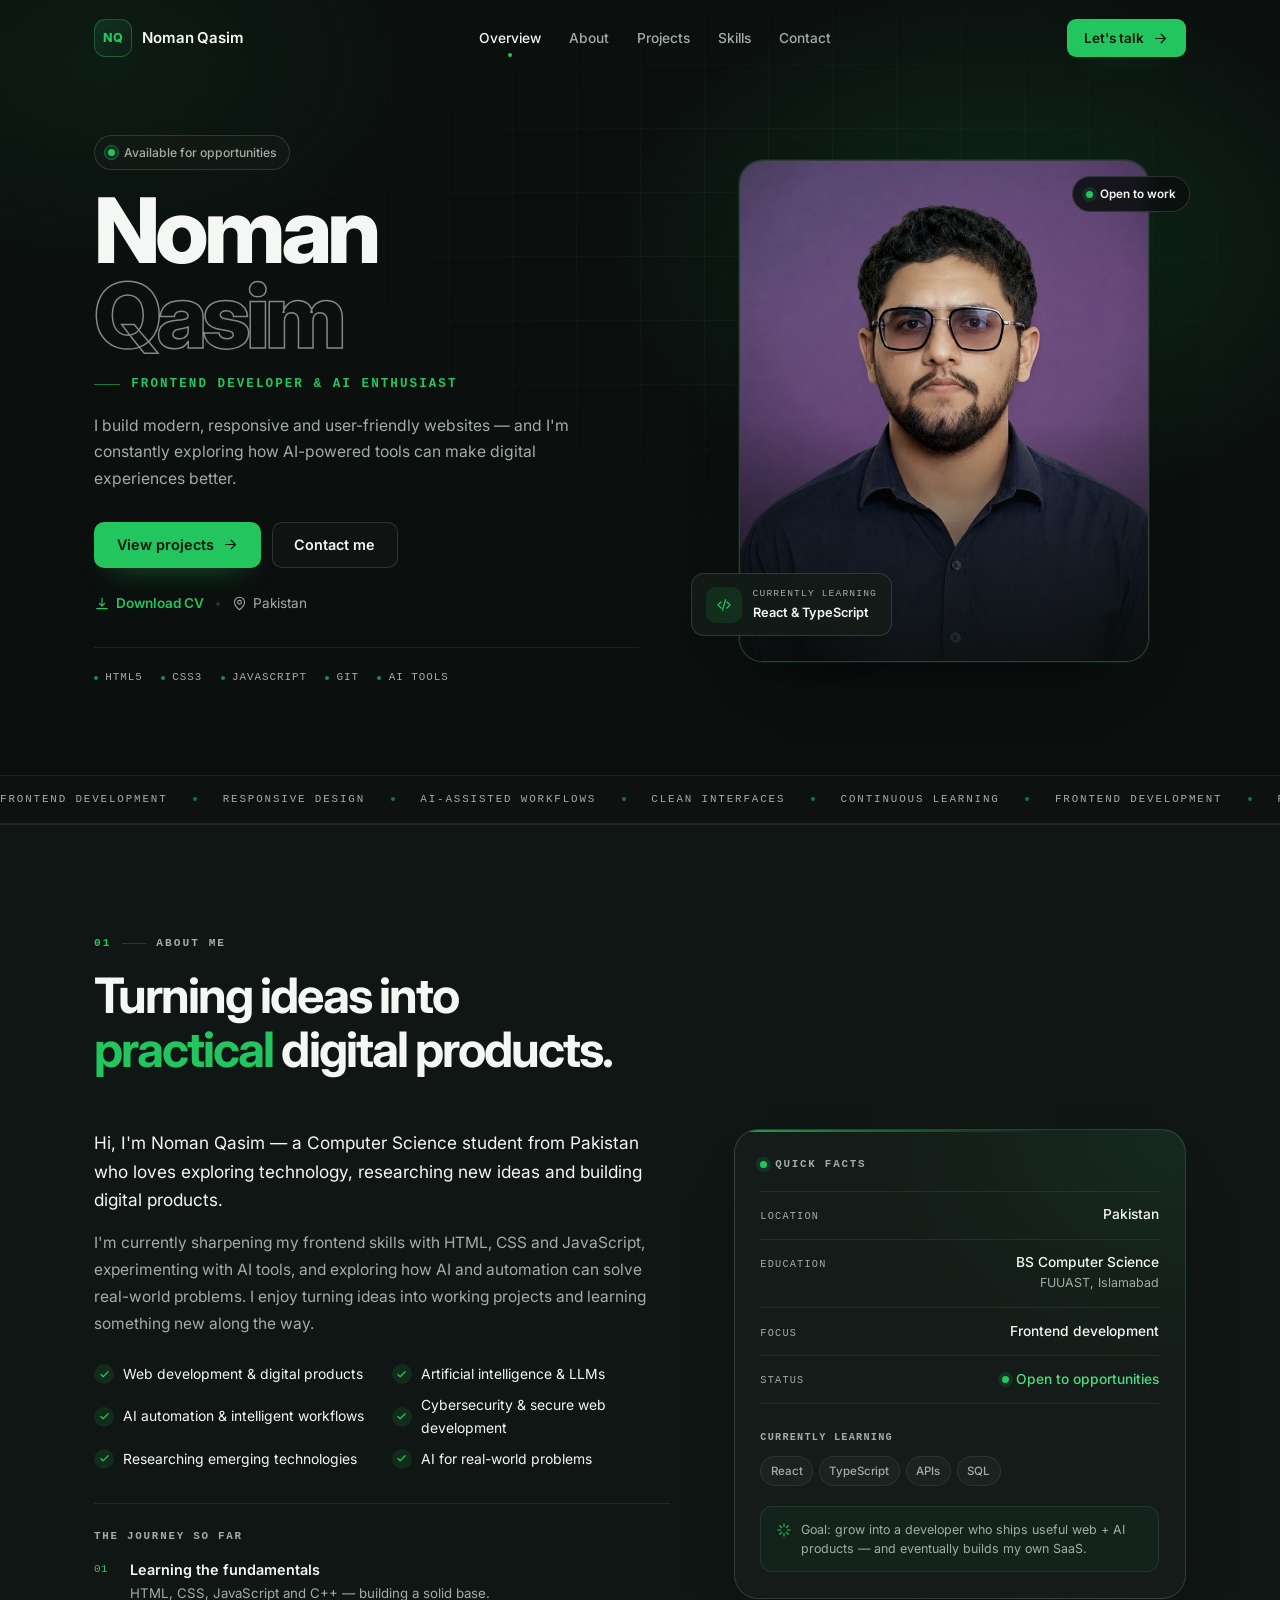
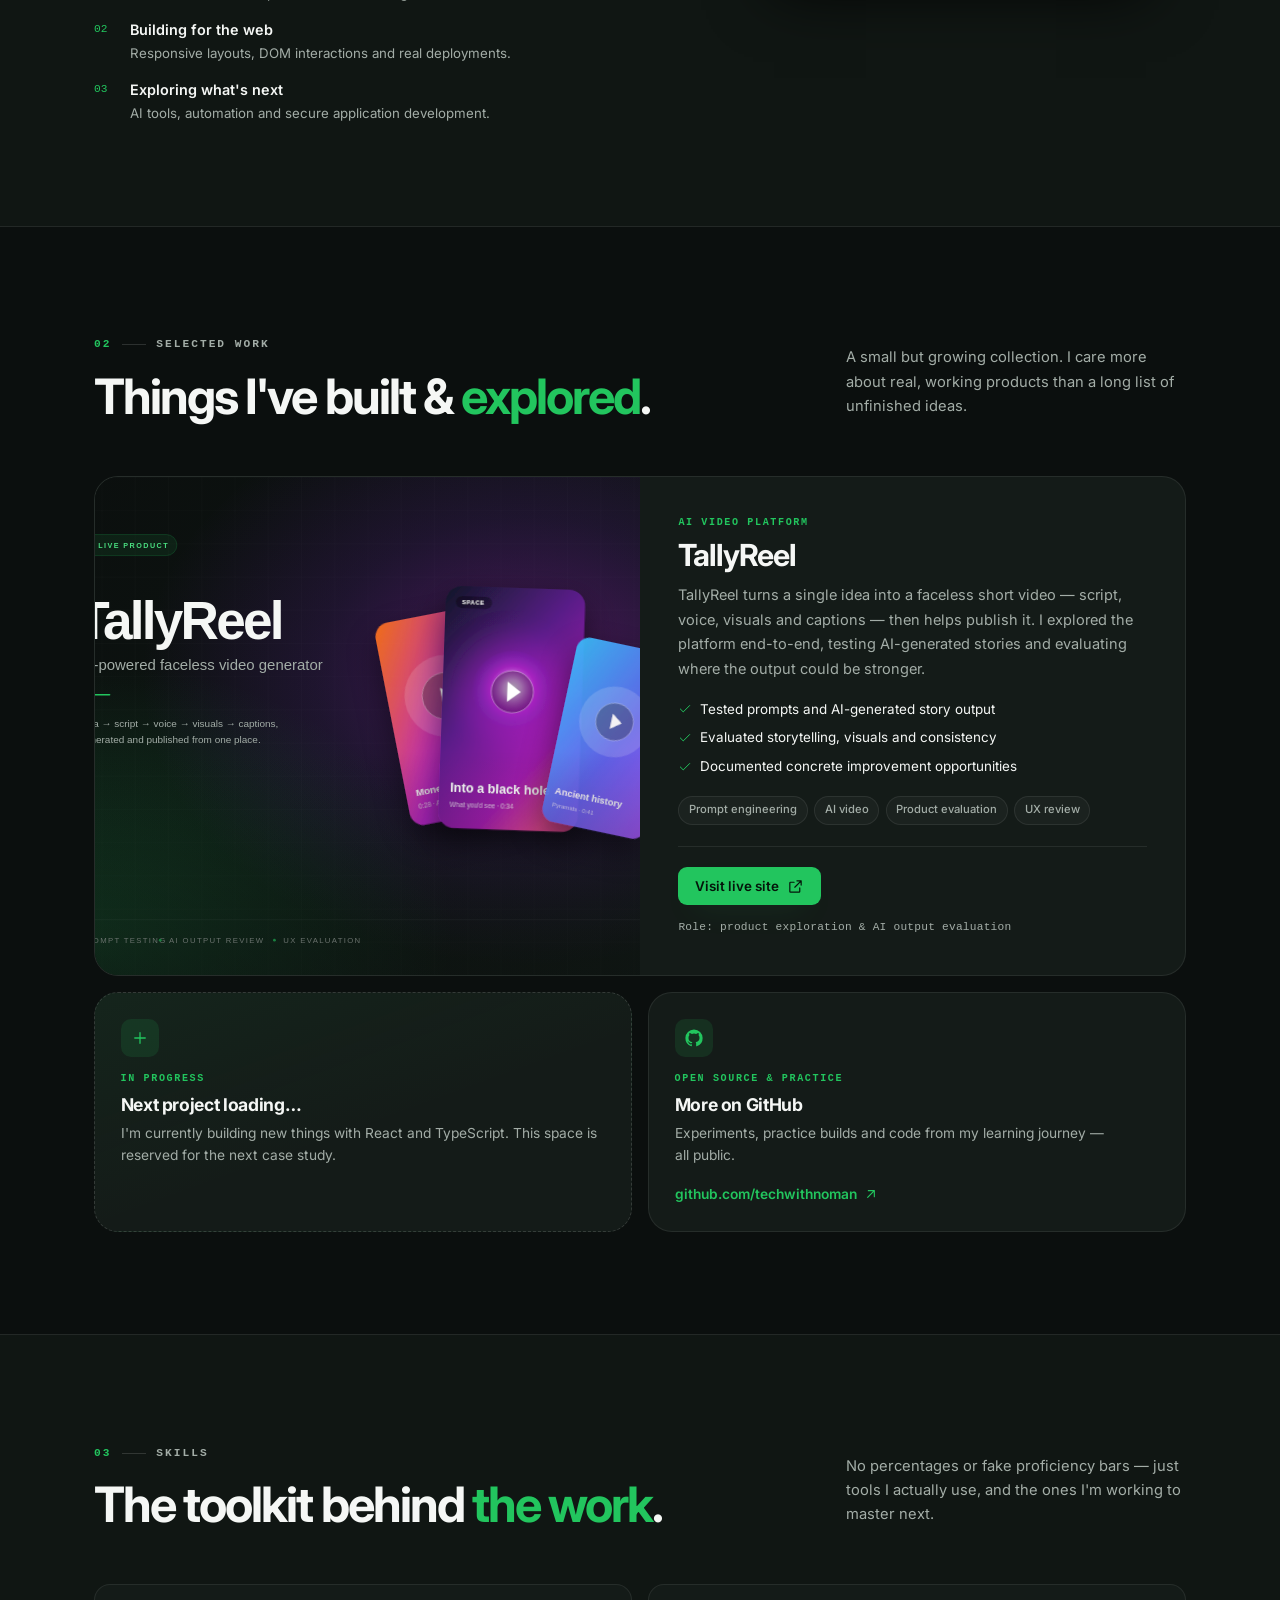
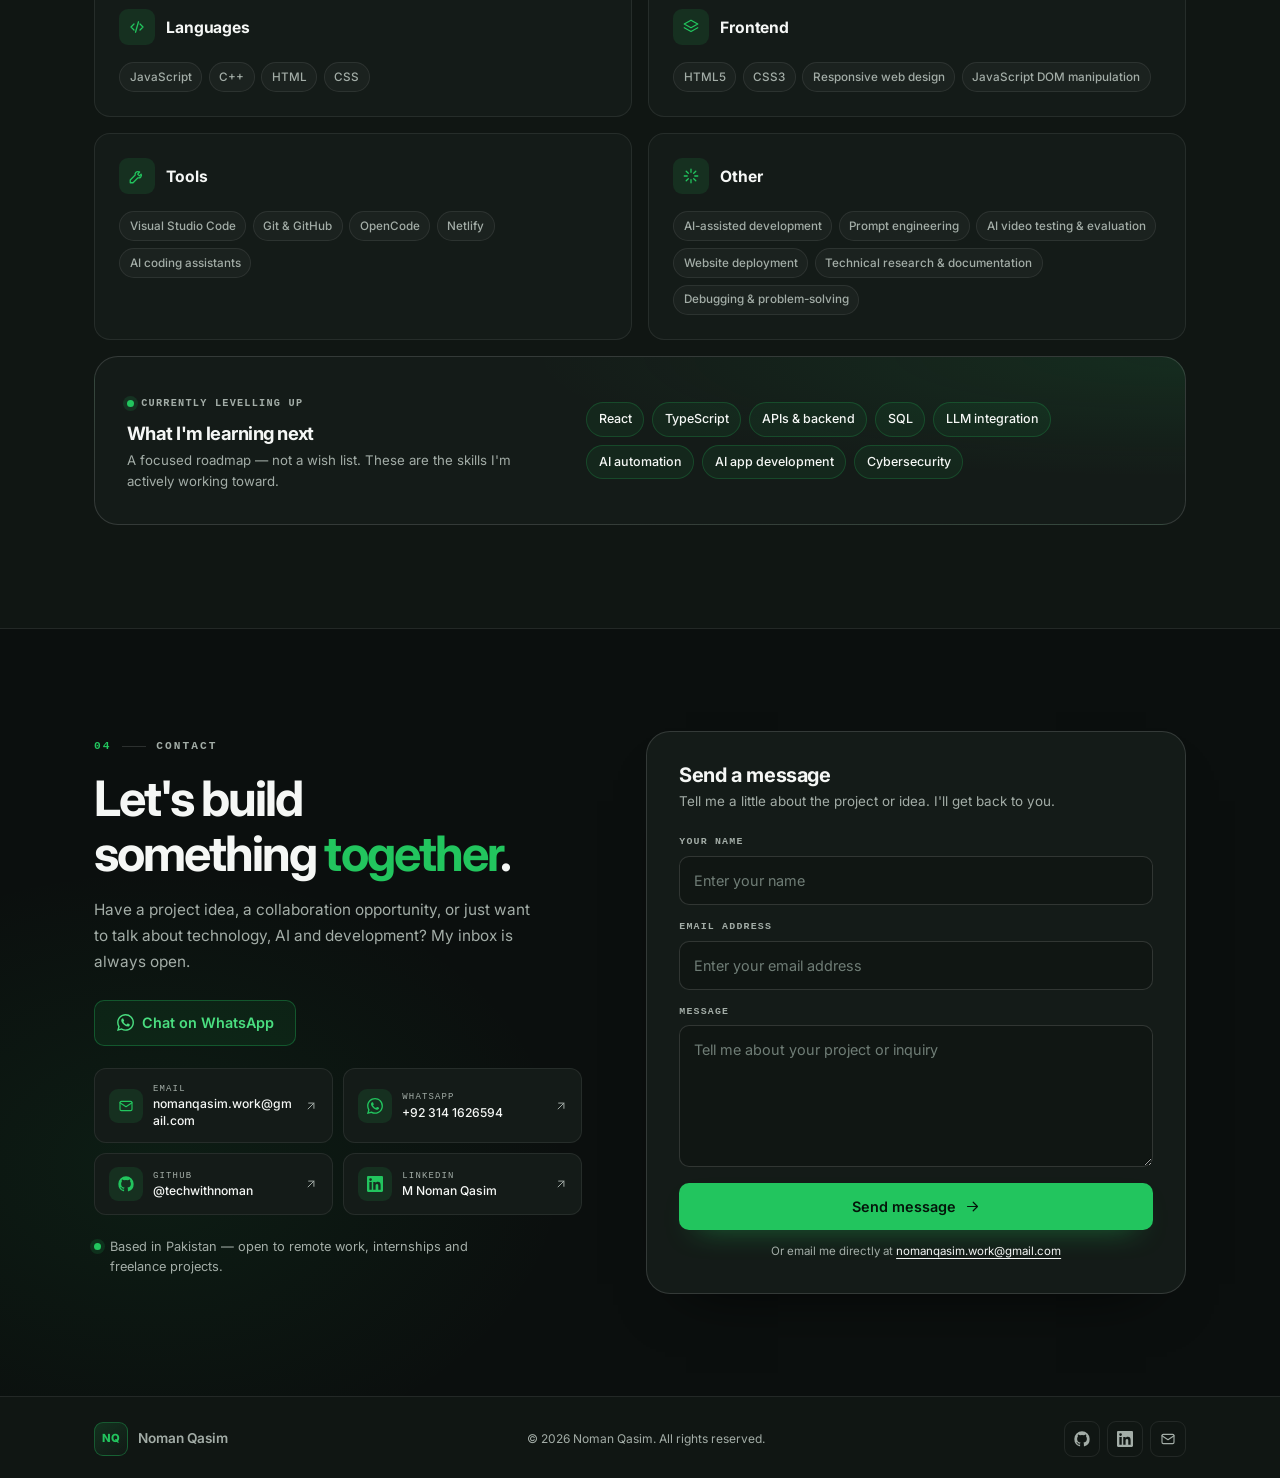
==== index.html @ 9bafda29 "My portfolio" ====
<!DOCTYPE html>
<html lang="en" class="no-js">
<head>
  <meta charset="utf-8">
  <meta name="viewport" content="width=device-width, initial-scale=1">
  <title>M Noman Qasim — Frontend Developer &amp; AI Enthusiast</title>
  <meta name="description" content="Portfolio of M Noman Qasim — a frontend developer from Pakistan building modern, responsive websites and exploring AI-powered solutions.">
  <meta name="author" content="M Noman Qasim">
  <meta name="theme-color" content="#0B0F0E">

  <meta property="og:type" content="website">
  <meta property="og:title" content="M Noman Qasim — Frontend Developer &amp; AI Enthusiast">
  <meta property="og:description" content="Modern, responsive websites and AI-powered experiments. Explore selected work, skills and get in touch.">
  <meta property="og:image" content="assets/images/og-image.png">
  <meta property="og:image:alt" content="M Noman Qasim — Frontend Developer &amp; AI Enthusiast">
  <meta name="twitter:card" content="summary_large_image">

  <link rel="icon" href="assets/images/favicon.svg" type="image/svg+xml">
  <link rel="preconnect" href="https://fonts.googleapis.com">
  <link rel="preconnect" href="https://fonts.gstatic.com" crossorigin>
  <link rel="stylesheet" href="https://fonts.googleapis.com/css2?family=Inter:wght@400;500;600;700;800&display=swap">
  <link rel="stylesheet" href="assets/styles.css">
  <script>document.documentElement.classList.remove('no-js');</script>

  <script type="application/ld+json">
  {
    "@context": "https://schema.org",
    "@type": "Person",
    "name": "M Noman Qasim",
    "jobTitle": "Frontend Developer",
    "description": "Frontend developer and Computer Science student exploring AI-powered solutions.",
    "email": "mailto:nomanqasim.work@gmail.com",
    "sameAs": [
      "https://github.com/techwithnoman",
      "https://www.linkedin.com/in/m-noman-qasim-0768b33a1"
    ],
    "knowsAbout": ["HTML", "CSS", "JavaScript", "Frontend Development", "AI Tools", "Prompt Engineering"],
    "alumniOf": {
      "@type": "CollegeOrUniversity",
      "name": "Federal Urdu University of Arts, Science & Technology (FUUAST), Islamabad"
    }
  }
  </script>
</head>
<body>

  <a class="skip-link" href="#main">Skip to content</a>

  <!-- Icon sprite -->
  <svg aria-hidden="true" focusable="false" style="position:absolute;width:0;height:0;overflow:hidden">
    <defs>
      <symbol id="i-arrow" viewBox="0 0 24 24"><path d="M5 12h14M13 6l6 6-6 6"/></symbol>
      <symbol id="i-arrow-up-right" viewBox="0 0 24 24"><path d="M7 17 17 7M8 7h9v9"/></symbol>
      <symbol id="i-download" viewBox="0 0 24 24"><path d="M12 3v12m0 0 4-4m-4 4-4-4M4 19h16"/></symbol>
      <symbol id="i-mail" viewBox="0 0 24 24"><rect x="3" y="5" width="18" height="14" rx="2"/><path d="m3 7 9 6 9-6"/></symbol>
      <symbol id="i-whatsapp" viewBox="0 0 24 24"><path fill="currentColor" stroke="none" d="M17.47 14.38c-.3-.15-1.76-.87-2.03-.97-.27-.1-.47-.15-.67.15-.2.3-.77.97-.94 1.16-.17.2-.35.22-.64.08-.3-.15-1.26-.46-2.39-1.48-.88-.79-1.48-1.76-1.65-2.06-.17-.3-.02-.46.13-.6.13-.14.3-.35.45-.52.15-.18.2-.3.3-.5.1-.2.05-.37-.03-.52-.07-.15-.67-1.61-.92-2.2-.24-.58-.49-.5-.67-.51h-.57c-.2 0-.52.07-.79.37-.27.3-1.04 1.02-1.04 2.48s1.07 2.87 1.22 3.07c.15.2 2.1 3.2 5.08 4.49.7.3 1.26.49 1.7.62.71.23 1.36.2 1.87.12.57-.09 1.75-.72 2-1.41.25-.7.25-1.29.18-1.42-.08-.12-.28-.2-.57-.34M12.05 21.8h-.01a9.87 9.87 0 0 1-5.03-1.38l-.36-.21-3.74.98 1-3.65-.24-.37a9.86 9.86 0 0 1-1.51-5.26c0-5.45 4.44-9.88 9.89-9.88 2.64 0 5.12 1.03 6.99 2.9a9.83 9.83 0 0 1 2.89 6.99c0 5.45-4.44 9.88-9.88 9.88m8.41-18.3A11.82 11.82 0 0 0 12.05 0C5.5 0 .16 5.34.16 11.89c0 2.1.55 4.14 1.59 5.95L0 24l6.34-1.66a11.86 11.86 0 0 0 5.71 1.45h.01c6.55 0 11.89-5.33 11.89-11.89 0-3.18-1.24-6.17-3.48-8.41"/></symbol>
      <symbol id="i-github" viewBox="0 0 24 24"><path fill="currentColor" stroke="none" d="M12 .5A11.5 11.5 0 0 0 .5 12a11.5 11.5 0 0 0 7.86 10.92c.58.1.79-.25.79-.56v-2c-3.2.7-3.88-1.37-3.88-1.37-.53-1.34-1.29-1.7-1.29-1.7-1.05-.72.08-.7.08-.7 1.16.08 1.77 1.2 1.77 1.2 1.03 1.77 2.7 1.26 3.36.96.1-.75.4-1.26.73-1.55-2.55-.29-5.24-1.28-5.24-5.7 0-1.26.45-2.29 1.19-3.1-.12-.29-.52-1.46.11-3.05 0 0 .96-.3 3.15 1.18a10.9 10.9 0 0 1 5.74 0c2.19-1.49 3.15-1.18 3.15-1.18.63 1.59.23 2.76.11 3.05.74.81 1.19 1.84 1.19 3.1 0 4.43-2.7 5.4-5.26 5.69.41.36.78 1.06.78 2.14v3.17c0 .31.2.67.8.56A11.5 11.5 0 0 0 23.5 12 11.5 11.5 0 0 0 12 .5Z"/></symbol>
      <symbol id="i-linkedin" viewBox="0 0 24 24"><path fill="currentColor" stroke="none" d="M20.45 20.45h-3.55v-5.57c0-1.33-.02-3.04-1.85-3.04-1.85 0-2.13 1.45-2.13 2.94v5.67H9.36V9h3.41v1.56h.05c.47-.9 1.63-1.85 3.36-1.85 3.6 0 4.27 2.37 4.27 5.45v6.29ZM5.34 7.43a2.06 2.06 0 1 1 0-4.12 2.06 2.06 0 0 1 0 4.12ZM7.12 20.45H3.55V9h3.57v11.45ZM22.22 0H1.77C.79 0 0 .77 0 1.72v20.56C0 23.23.79 24 1.77 24h20.45c.98 0 1.78-.77 1.78-1.72V1.72C24 .77 23.2 0 22.22 0Z"/></symbol>
      <symbol id="i-pin" viewBox="0 0 24 24"><path d="M20 10c0 6-8 12-8 12s-8-6-8-12a8 8 0 0 1 16 0Z"/><circle cx="12" cy="10" r="3"/></symbol>
      <symbol id="i-menu" viewBox="0 0 24 24"><path d="M4 7h16M4 12h16M4 17h16"/></symbol>
      <symbol id="i-close" viewBox="0 0 24 24"><path d="M6 6l12 12M18 6 6 18"/></symbol>
      <symbol id="i-code" viewBox="0 0 24 24"><path d="m8 8-4 4 4 4M16 8l4 4-4 4M14 5l-4 14"/></symbol>
      <symbol id="i-layers" viewBox="0 0 24 24"><path d="m12 3 9 5-9 5-9-5 9-5Z"/><path d="m3 13 9 5 9-5"/></symbol>
      <symbol id="i-wrench" viewBox="0 0 24 24"><path d="M14.5 6.5a3.5 3.5 0 0 0-4.9 4.2L3 17.3V21h3.7l6.6-6.6a3.5 3.5 0 0 0 4.2-4.9l-2.3 2.3-2.3-2.3 2.6-2.9Z"/></symbol>
      <symbol id="i-spark" viewBox="0 0 24 24"><path d="M12 3v4M12 17v4M3 12h4M17 12h4M5.6 5.6l2.8 2.8M15.6 15.6l2.8 2.8M18.4 5.6l-2.8 2.8M8.4 15.6l-2.8 2.8"/></symbol>
      <symbol id="i-check" viewBox="0 0 24 24"><path d="M20 6 9 17l-5-5"/></symbol>
      <symbol id="i-arrow-up" viewBox="0 0 24 24"><path d="M12 19V5M6 11l6-6 6 6"/></symbol>
      <symbol id="i-plus" viewBox="0 0 24 24"><path d="M12 5v14M5 12h14"/></symbol>
      <symbol id="i-external" viewBox="0 0 24 24"><path d="M14 4h6v6M20 4l-9 9M18 14v5a1 1 0 0 1-1 1H5a1 1 0 0 1-1-1V7a1 1 0 0 1 1-1h5"/></symbol>
    </defs>
  </svg>

  <div class="scroll-progress" id="scrollProgress" aria-hidden="true"></div>

  <header class="site-header" id="siteHeader">
    <div class="container header-inner">
      <a class="brand" href="#home" aria-label="M Noman Qasim — home">
        <span class="brand-mark" aria-hidden="true">NQ</span>
        <span class="brand-name">Noman Qasim</span>
      </a>

      <nav class="nav" id="siteNav" aria-label="Main">
        <a href="#home" class="is-active">Overview</a>
        <a href="#about">About</a>
        <a href="#projects">Projects</a>
        <a href="#skills">Skills</a>
        <a href="#contact">Contact</a>
      </nav>

      <div class="header-actions">
        <a class="btn btn--accent btn--sm header-cta" href="#contact">
          Let's talk
          <svg class="icon" aria-hidden="true"><use href="#i-arrow"/></svg>
        </a>
        <button class="nav-toggle" id="navToggle" type="button" aria-expanded="false" aria-controls="siteNav" aria-label="Open menu">
          <svg class="icon nav-icon-open" aria-hidden="true"><use href="#i-menu"/></svg>
          <svg class="icon nav-icon-close" aria-hidden="true"><use href="#i-close"/></svg>
        </button>
      </div>
    </div>
  </header>

  <main id="main">
    <section class="hero" id="home">
      <div class="hero-bg" aria-hidden="true"></div>
      <div class="container hero-grid">
        <div class="hero-copy">
          <span class="status-pill">
            <span class="status-dot" aria-hidden="true"></span>
            Available for opportunities
          </span>

          <div class="hero-name-row">
            <h1 class="hero-title">
              <span class="hero-first">Noman</span>
              <span class="hero-last">Qasim</span>
            </h1>

            <div class="mobile-avatar">
              <img src="assets/images/noman.jpg" alt="Portrait of M Noman Qasim" width="900" height="900"
                   onerror="this.onerror=null;this.src='assets/images/profile-placeholder.svg';">
            </div>
          </div>

          <p class="hero-role"><span class="role-dash" aria-hidden="true"></span> Frontend Developer &amp; AI Enthusiast</p>

          <p class="hero-lead">
            I build modern, responsive and user-friendly websites — and I'm constantly exploring
            how AI-powered tools can make digital experiences better.
          </p>

          <div class="hero-cta">
            <a class="btn btn--accent" href="#projects">
              View projects
              <svg class="icon" aria-hidden="true"><use href="#i-arrow"/></svg>
            </a>
            <a class="btn btn--ghost" href="#contact">Contact me</a>
          </div>

          <div class="hero-meta">
            <a class="text-link" href="assets/M-Noman-Qasim-CV.pdf" download>
              <svg class="icon" aria-hidden="true"><use href="#i-download"/></svg>
              Download CV
            </a>
            <span class="meta-dot" aria-hidden="true"></span>
            <span class="hero-location">
              <svg class="icon" aria-hidden="true"><use href="#i-pin"/></svg>
              Pakistan
            </span>
          </div>

          <ul class="hero-stack" aria-label="Core technologies">
            <li>HTML5</li>
            <li>CSS3</li>
            <li>JavaScript</li>
            <li>Git</li>
            <li>AI Tools</li>
          </ul>
        </div>

        <div class="hero-visual">
          <div class="portrait-glow" aria-hidden="true"></div>
          <figure class="portrait">
            <img src="assets/images/noman.jpg" alt="Portrait of M Noman Qasim"
                 width="900" height="900"
                 onerror="this.onerror=null;this.src='assets/images/profile-placeholder.svg';">
            <figcaption class="visually-hidden">M Noman Qasim, frontend developer</figcaption>
          </figure>

          <span class="float-badge">
            <span class="status-dot" aria-hidden="true"></span>
            Open to work
          </span>

          <div class="float-card">
            <span class="float-icon" aria-hidden="true"><svg class="icon"><use href="#i-code"/></svg></span>
            <div>
              <small>Currently learning</small>
              <strong>React &amp; TypeScript</strong>
            </div>
          </div>
        </div>
      </div>
    </section>

    <div class="marquee" aria-hidden="true">
      <div class="marquee-track">
        <span>Frontend Development</span><i></i>
        <span>Responsive Design</span><i></i>
        <span>AI-Assisted Workflows</span><i></i>
        <span>Clean Interfaces</span><i></i>
        <span>Continuous Learning</span><i></i>
        <span>Frontend Development</span><i></i>
        <span>Responsive Design</span><i></i>
        <span>AI-Assisted Workflows</span><i></i>
        <span>Clean Interfaces</span><i></i>
        <span>Continuous Learning</span><i></i>
      </div>
    </div>
    <section class="section about" id="about">
      <div class="container">
        <header class="section-head">
          <span class="eyebrow"><span class="eyebrow-num">01</span> About me</span>
          <h2>Turning ideas into <span class="text-accent">practical</span> digital products.</h2>
        </header>

        <div class="about-grid">
          <div class="about-copy">
            <p class="about-lead">
              Hi, I'm Noman Qasim — a Computer Science student from Pakistan who loves exploring
              technology, researching new ideas and building digital products.
            </p>
            <p>
              I'm currently sharpening my frontend skills with HTML, CSS and JavaScript, experimenting
              with AI tools, and exploring how AI and automation can solve real-world problems. I enjoy
              turning ideas into working projects and learning something new along the way.
            </p>

            <ul class="interest-list">
              <li><span class="tick"><svg class="icon" aria-hidden="true"><use href="#i-check"/></svg></span> Web development &amp; digital products</li>
              <li><span class="tick"><svg class="icon" aria-hidden="true"><use href="#i-check"/></svg></span> Artificial intelligence &amp; LLMs</li>
              <li><span class="tick"><svg class="icon" aria-hidden="true"><use href="#i-check"/></svg></span> AI automation &amp; intelligent workflows</li>
              <li><span class="tick"><svg class="icon" aria-hidden="true"><use href="#i-check"/></svg></span> Cybersecurity &amp; secure web development</li>
              <li><span class="tick"><svg class="icon" aria-hidden="true"><use href="#i-check"/></svg></span> Researching emerging technologies</li>
              <li><span class="tick"><svg class="icon" aria-hidden="true"><use href="#i-check"/></svg></span> AI for real-world problems</li>
            </ul>

            <div class="journey">
              <h3 class="journey-title">The journey so far</h3>
              <ol class="journey-list">
                <li>
                  <span class="journey-step">01</span>
                  <div><strong>Learning the fundamentals</strong><p>HTML, CSS, JavaScript and C++ — building a solid base.</p></div>
                </li>
                <li>
                  <span class="journey-step">02</span>
                  <div><strong>Building for the web</strong><p>Responsive layouts, DOM interactions and real deployments.</p></div>
                </li>
                <li>
                  <span class="journey-step">03</span>
                  <div><strong>Exploring what's next</strong><p>AI tools, automation and secure application development.</p></div>
                </li>
              </ol>
            </div>
          </div>

          <aside class="facts-card" aria-label="Quick facts">
            <div class="facts-head">
              <span class="status-dot" aria-hidden="true"></span>
              Quick facts
            </div>

            <dl class="facts-list">
              <div>
                <dt>Location</dt>
                <dd>Pakistan</dd>
              </div>
              <div>
                <dt>Education</dt>
                <dd>BS Computer Science<br><span>FUUAST, Islamabad</span></dd>
              </div>
              <div>
                <dt>Focus</dt>
                <dd>Frontend development</dd>
              </div>
              <div>
                <dt>Status</dt>
                <dd class="is-open"><span class="status-dot" aria-hidden="true"></span> Open to opportunities</dd>
              </div>
            </dl>

            <div class="facts-learning">
              <span class="facts-label">Currently learning</span>
              <div class="chip-row">
                <span class="chip">React</span>
                <span class="chip">TypeScript</span>
                <span class="chip">APIs</span>
                <span class="chip">SQL</span>
              </div>
            </div>

            <div class="facts-goal">
              <svg class="icon" aria-hidden="true"><use href="#i-spark"/></svg>
              <p>Goal: grow into a developer who ships useful web + AI products — and eventually builds my own SaaS.</p>
            </div>
          </aside>
        </div>
      </div>
    </section>
    <section class="section projects" id="projects">
      <div class="container">
        <header class="section-head section-head--split">
          <div>
            <span class="eyebrow"><span class="eyebrow-num">02</span> Selected work</span>
            <h2>Things I've built &amp; <span class="text-accent">explored</span>.</h2>
          </div>
          <p>A small but growing collection. I care more about real, working products than a long list of unfinished ideas.</p>
        </header>

        <article class="project-card project-card--featured reveal">
          <div class="project-media">
            <img src="assets/images/tallyreel-cover.svg" alt="TallyReel — AI-powered faceless video generator"
                 width="1200" height="900" loading="lazy">
          </div>

          <div class="project-body">
            <span class="project-kicker">AI video platform</span>
            <h3>TallyReel</h3>
            <p>
              TallyReel turns a single idea into a faceless short video — script, voice, visuals and
              captions — then helps publish it. I explored the platform end-to-end, testing AI-generated
              stories and evaluating where the output could be stronger.
            </p>

            <ul class="project-points">
              <li><svg class="icon" aria-hidden="true"><use href="#i-check"/></svg> Tested prompts and AI-generated story output</li>
              <li><svg class="icon" aria-hidden="true"><use href="#i-check"/></svg> Evaluated storytelling, visuals and consistency</li>
              <li><svg class="icon" aria-hidden="true"><use href="#i-check"/></svg> Documented concrete improvement opportunities</li>
            </ul>

            <div class="chip-row">
              <span class="chip">Prompt engineering</span>
              <span class="chip">AI video</span>
              <span class="chip">Product evaluation</span>
              <span class="chip">UX review</span>
            </div>

            <div class="project-actions">
              <a class="btn btn--accent btn--sm" href="https://tallyreel.com/" target="_blank" rel="noopener">
                Visit live site
                <svg class="icon" aria-hidden="true"><use href="#i-external"/></svg>
              </a>
              <span class="project-note">Role: product exploration &amp; AI output evaluation</span>
            </div>
          </div>
        </article>

        <div class="project-grid">
          <article class="project-card project-card--small reveal">
            <span class="small-icon" aria-hidden="true"><svg class="icon"><use href="#i-plus"/></svg></span>
            <span class="project-kicker">In progress</span>
            <h3>Next project loading…</h3>
            <p>I'm currently building new things with React and TypeScript. This space is reserved for the next case study.</p>
          </article>

          <article class="project-card project-card--small reveal">
            <span class="small-icon" aria-hidden="true"><svg class="icon"><use href="#i-github"/></svg></span>
            <span class="project-kicker">Open source &amp; practice</span>
            <h3>More on GitHub</h3>
            <p>Experiments, practice builds and code from my learning journey — all public.</p>
            <a class="text-link" href="https://github.com/techwithnoman" target="_blank" rel="noopener">
              github.com/techwithnoman
              <svg class="icon" aria-hidden="true"><use href="#i-arrow-up-right"/></svg>
            </a>
          </article>
        </div>
      </div>
    </section>
    <section class="section skills" id="skills">
      <div class="container">
        <header class="section-head section-head--split">
          <div>
            <span class="eyebrow"><span class="eyebrow-num">03</span> Skills</span>
            <h2>The toolkit behind <span class="text-accent">the work</span>.</h2>
          </div>
          <p>No percentages or fake proficiency bars — just tools I actually use, and the ones I'm working to master next.</p>
        </header>

        <div class="skills-grid">
          <article class="skill-card reveal">
            <div class="skill-head">
              <span class="skill-icon" aria-hidden="true"><svg class="icon"><use href="#i-code"/></svg></span>
              <h3>Languages</h3>
            </div>
            <div class="chip-row">
              <span class="chip">JavaScript</span>
              <span class="chip">C++</span>
              <span class="chip">HTML</span>
              <span class="chip">CSS</span>
            </div>
          </article>

          <article class="skill-card reveal">
            <div class="skill-head">
              <span class="skill-icon" aria-hidden="true"><svg class="icon"><use href="#i-layers"/></svg></span>
              <h3>Frontend</h3>
            </div>
            <div class="chip-row">
              <span class="chip">HTML5</span>
              <span class="chip">CSS3</span>
              <span class="chip">Responsive web design</span>
              <span class="chip">JavaScript DOM manipulation</span>
            </div>
          </article>

          <article class="skill-card reveal">
            <div class="skill-head">
              <span class="skill-icon" aria-hidden="true"><svg class="icon"><use href="#i-wrench"/></svg></span>
              <h3>Tools</h3>
            </div>
            <div class="chip-row">
              <span class="chip">Visual Studio Code</span>
              <span class="chip">Git &amp; GitHub</span>
              <span class="chip">OpenCode</span>
              <span class="chip">Netlify</span>
              <span class="chip">AI coding assistants</span>
            </div>
          </article>

          <article class="skill-card reveal">
            <div class="skill-head">
              <span class="skill-icon" aria-hidden="true"><svg class="icon"><use href="#i-spark"/></svg></span>
              <h3>Other</h3>
            </div>
            <div class="chip-row">
              <span class="chip">AI-assisted development</span>
              <span class="chip">Prompt engineering</span>
              <span class="chip">AI video testing &amp; evaluation</span>
              <span class="chip">Website deployment</span>
              <span class="chip">Technical research &amp; documentation</span>
              <span class="chip">Debugging &amp; problem-solving</span>
            </div>
          </article>
        </div>

        <div class="learning-band reveal">
          <div class="learning-copy">
            <span class="facts-label"><span class="status-dot" aria-hidden="true"></span> Currently levelling up</span>
            <h3>What I'm learning next</h3>
            <p>A focused roadmap — not a wish list. These are the skills I'm actively working toward.</p>
          </div>
          <div class="chip-row chip-row--lg">
            <span class="chip">React</span>
            <span class="chip">TypeScript</span>
            <span class="chip">APIs &amp; backend</span>
            <span class="chip">SQL</span>
            <span class="chip">LLM integration</span>
            <span class="chip">AI automation</span>
            <span class="chip">AI app development</span>
            <span class="chip">Cybersecurity</span>
          </div>
        </div>
      </div>
    </section>
    <section class="section contact" id="contact">
      <div class="container">
        <div class="contact-grid">
          <div class="contact-copy">
            <span class="eyebrow"><span class="eyebrow-num">04</span> Contact</span>
            <h2>Let's build something <span class="text-accent">together</span>.</h2>
            <p class="contact-lead">
              Have a project idea, a collaboration opportunity, or just want to talk about technology,
              AI and development? My inbox is always open.
            </p>

            <div class="contact-cta">
              <a class="btn btn--whatsapp" href="https://wa.me/923141626594" target="_blank" rel="noopener">
                <svg class="icon icon--solid" aria-hidden="true"><use href="#i-whatsapp"/></svg>
                Chat on WhatsApp
              </a>
            </div>

            <div class="contact-tiles">
              <a class="contact-tile" href="mailto:nomanqasim.work@gmail.com">
                <span class="tile-icon" aria-hidden="true"><svg class="icon"><use href="#i-mail"/></svg></span>
                <span class="tile-text"><small>Email</small><strong>nomanqasim.work@gmail.com</strong></span>
                <svg class="icon tile-arrow" aria-hidden="true"><use href="#i-arrow-up-right"/></svg>
              </a>

              <a class="contact-tile" href="https://wa.me/923141626594" target="_blank" rel="noopener">
                <span class="tile-icon" aria-hidden="true"><svg class="icon icon--solid"><use href="#i-whatsapp"/></svg></span>
                <span class="tile-text"><small>WhatsApp</small><strong>+92 314 1626594</strong></span>
                <svg class="icon tile-arrow" aria-hidden="true"><use href="#i-arrow-up-right"/></svg>
              </a>

              <a class="contact-tile" href="https://github.com/techwithnoman" target="_blank" rel="noopener">
                <span class="tile-icon" aria-hidden="true"><svg class="icon icon--solid"><use href="#i-github"/></svg></span>
                <span class="tile-text"><small>GitHub</small><strong>@techwithnoman</strong></span>
                <svg class="icon tile-arrow" aria-hidden="true"><use href="#i-arrow-up-right"/></svg>
              </a>

              <a class="contact-tile" href="https://www.linkedin.com/in/m-noman-qasim-0768b33a1" target="_blank" rel="noopener">
                <span class="tile-icon" aria-hidden="true"><svg class="icon icon--solid"><use href="#i-linkedin"/></svg></span>
                <span class="tile-text"><small>LinkedIn</small><strong>M Noman Qasim</strong></span>
                <svg class="icon tile-arrow" aria-hidden="true"><use href="#i-arrow-up-right"/></svg>
              </a>
            </div>

            <p class="contact-availability">
              <span class="status-dot" aria-hidden="true"></span>
              Based in Pakistan — open to remote work, internships and freelance projects.
            </p>
          </div>

          <div class="contact-card">
            <h3>Send a message</h3>
            <p class="form-sub">Tell me a little about the project or idea. I'll get back to you.</p>

            <form name="contact" method="POST" data-netlify="true" netlify-honeypot="bot-field"
                  action="thank-you.html" id="contactForm">
              <input type="hidden" name="form-name" value="contact">
              <p class="hidden-field" aria-hidden="true">
                <label>Don't fill this out if you're human: <input name="bot-field" tabindex="-1" autocomplete="off"></label>
              </p>

              <div class="field">
                <label for="name">Your name</label>
                <input id="name" name="name" type="text" placeholder="Enter your name" autocomplete="name" required>
              </div>

              <div class="field">
                <label for="email">Email address</label>
                <input id="email" name="email" type="email" placeholder="Enter your email address" autocomplete="email" required>
              </div>

              <div class="field">
                <label for="message">Message</label>
                <textarea id="message" name="message" rows="5" placeholder="Tell me about your project or inquiry" required></textarea>
              </div>

              <button class="btn btn--accent btn--block" type="submit">
                Send message
                <svg class="icon" aria-hidden="true"><use href="#i-arrow"/></svg>
              </button>

              <p class="form-note" id="formNote" role="status" hidden></p>
              <p class="form-small">Or email me directly at <a href="mailto:nomanqasim.work@gmail.com">nomanqasim.work@gmail.com</a></p>
            </form>
          </div>
        </div>
      </div>
    </section>
  </main>
  <footer class="footer">
    <div class="container footer-inner">
      <a class="brand brand--footer" href="#home" aria-label="M Noman Qasim — back to top">
        <span class="brand-mark" aria-hidden="true">NQ</span>
        <span class="brand-name">Noman Qasim</span>
      </a>

      <p class="footer-copy">© <span id="year">2026</span> Noman Qasim. All rights reserved.</p>

      <div class="footer-socials">
        <a href="https://github.com/techwithnoman" target="_blank" rel="noopener" aria-label="GitHub profile">
          <svg class="icon icon--solid" aria-hidden="true"><use href="#i-github"/></svg>
        </a>
        <a href="https://www.linkedin.com/in/m-noman-qasim-0768b33a1" target="_blank" rel="noopener" aria-label="LinkedIn profile">
          <svg class="icon icon--solid" aria-hidden="true"><use href="#i-linkedin"/></svg>
        </a>
        <a href="mailto:nomanqasim.work@gmail.com" aria-label="Send an email">
          <svg class="icon" aria-hidden="true"><use href="#i-mail"/></svg>
        </a>
      </div>
    </div>
  </footer>

  <button class="to-top" id="toTop" type="button" aria-label="Back to top">
    <svg class="icon" aria-hidden="true"><use href="#i-arrow-up"/></svg>
  </button>

  <script src="assets/app.js"></script>
</body>
</html>
---- assets/styles.css ----
/* ==========================================================================
   M Noman Qasim — Portfolio
   Dark emerald theme · single page · HTML/CSS/JS
   ========================================================================== */

:root {
  --bg: #0b0f0e;
  --surface: #141b18;
  --surface-2: #101613;
  --text: #f5f7f5;
  --muted: #a3ada7;
  --accent: #22c55e;
  --accent-2: #4ade80;
  --accent-soft: rgba(34, 197, 94, 0.12);
  --line: rgba(245, 247, 245, 0.08);
  --line-2: rgba(245, 247, 245, 0.14);
  --radius: 16px;
  --radius-lg: 24px;
  --container: 1140px;
  --font: "Inter", ui-sans-serif, system-ui, -apple-system, "Segoe UI", sans-serif;
  --mono: ui-monospace, "SFMono-Regular", "Cascadia Code", "Roboto Mono", Consolas, monospace;
  --shadow: 0 30px 60px -40px rgba(0, 0, 0, 0.9);
}

*, *::before, *::after { box-sizing: border-box; }
* { margin: 0; }

html {
  -webkit-text-size-adjust: 100%;
  scroll-behavior: smooth;
  scroll-padding-top: 96px;
}

body {
  font-family: var(--font);
  background: var(--bg);
  color: var(--text);
  line-height: 1.6;
  -webkit-font-smoothing: antialiased;
  overflow-x: clip;
}

img, svg, iframe { display: block; max-width: 100%; }
img { height: auto; }
a { color: inherit; text-decoration: none; }
button, input, textarea { font: inherit; color: inherit; }
button { cursor: pointer; background: none; border: 0; }
ul, ol { list-style: none; padding: 0; }
h1, h2, h3, h4 { line-height: 1.12; letter-spacing: -0.03em; font-weight: 700; text-wrap: balance; }
p { text-wrap: pretty; }

::selection { background: rgba(34, 197, 94, 0.3); color: #fff; }

::-webkit-scrollbar { width: 10px; }
::-webkit-scrollbar-track { background: var(--bg); }
::-webkit-scrollbar-thumb { background: #1f2b25; border-radius: 999px; border: 3px solid var(--bg); }
::-webkit-scrollbar-thumb:hover { background: #2b3a32; }

:focus-visible {
  outline: 2px solid var(--accent);
  outline-offset: 3px;
  border-radius: 4px;
}

/* ---------- Utilities ---------- */
.container {
  width: 100%;
  max-width: var(--container);
  margin-inline: auto;
  padding-inline: 24px;
}

.section { padding: clamp(4.2rem, 8vw, 7rem) 0; }

.section-head { max-width: 760px; margin-bottom: clamp(2.2rem, 4vw, 3.4rem); }
.section-head h2 { font-size: clamp(2rem, 4vw, 3.05rem); letter-spacing: -0.04em; }
.section-head h2 + p { margin-top: 0.9rem; }
.section-head--split {
  max-width: none;
  display: flex;
  align-items: flex-end;
  justify-content: space-between;
  gap: 2rem;
}
.section-head--split > div { max-width: 640px; }
.section-head--split > p {
  max-width: 340px;
  font-size: 0.92rem;
  color: var(--muted);
  line-height: 1.65;
  padding-bottom: 0.4rem;
}

.eyebrow {
  display: inline-flex;
  align-items: center;
  gap: 0.65rem;
  font-family: var(--mono);
  font-size: 0.7rem;
  font-weight: 600;
  letter-spacing: 0.18em;
  text-transform: uppercase;
  color: var(--muted);
  margin-bottom: 1rem;
}
.eyebrow-num {
  display: inline-flex;
  align-items: center;
  gap: 0.65rem;
  color: var(--accent);
}
.eyebrow-num::after {
  content: "";
  width: 24px;
  height: 1px;
  background: var(--line-2);
}

.text-accent { color: var(--accent); }

.icon {
  width: 20px;
  height: 20px;
  fill: none;
  stroke: currentColor;
  stroke-width: 1.7;
  stroke-linecap: round;
  stroke-linejoin: round;
  flex: none;
}
.icon--solid { fill: currentColor; stroke: none; }

.visually-hidden {
  position: absolute;
  width: 1px;
  height: 1px;
  margin: -1px;
  padding: 0;
  overflow: hidden;
  clip: rect(0 0 0 0);
  white-space: nowrap;
  border: 0;
}

.skip-link {
  position: fixed;
  top: -70px;
  left: 16px;
  z-index: 200;
  background: var(--accent);
  color: #04150a;
  padding: 0.65rem 1rem;
  border-radius: 0 0 10px 10px;
  font-weight: 700;
  transition: top 0.2s ease;
}
.skip-link:focus { top: 0; }

.text-link {
  display: inline-flex;
  align-items: center;
  gap: 0.4rem;
  color: var(--accent);
  font-size: 0.86rem;
  font-weight: 600;
  transition: color 0.2s ease;
}
.text-link .icon { width: 16px; height: 16px; }
.text-link:hover { color: var(--accent-2); text-decoration: underline; text-underline-offset: 4px; }

.chip-row { display: flex; flex-wrap: wrap; gap: 0.4rem; }
.chip {
  display: inline-flex;
  align-items: center;
  padding: 0.34rem 0.68rem;
  border-radius: 999px;
  border: 1px solid var(--line);
  background: rgba(245, 247, 245, 0.03);
  color: var(--muted);
  font-size: 0.76rem;
  font-weight: 500;
  white-space: nowrap;
}

.status-dot {
  position: relative;
  display: inline-block;
  width: 7px;
  height: 7px;
  border-radius: 50%;
  background: var(--accent);
  box-shadow: 0 0 0 4px rgba(34, 197, 94, 0.14);
  flex: none;
}

/* ---------- Buttons ---------- */
.btn {
  display: inline-flex;
  align-items: center;
  justify-content: center;
  gap: 0.5rem;
  padding: 0.85rem 1.35rem;
  border: 1px solid transparent;
  border-radius: 10px;
  font-size: 0.9rem;
  font-weight: 600;
  line-height: 1.2;
  white-space: nowrap;
  transition: transform 0.2s ease, background 0.2s ease, border-color 0.2s ease, color 0.2s ease, box-shadow 0.2s ease;
}
.btn .icon { width: 17px; height: 17px; }

.btn--accent {
  background: var(--accent);
  color: #04150a;
  box-shadow: 0 12px 30px -18px rgba(34, 197, 94, 0.9);
}
.btn--accent:hover {
  background: var(--accent-2);
  transform: translateY(-2px);
  box-shadow: 0 18px 36px -18px rgba(34, 197, 94, 0.85);
}

.btn--ghost {
  border-color: var(--line-2);
  background: rgba(245, 247, 245, 0.02);
  color: var(--text);
}
.btn--ghost:hover {
  border-color: var(--accent);
  color: var(--accent-2);
  background: var(--accent-soft);
  transform: translateY(-2px);
}

.btn--whatsapp {
  border-color: rgba(34, 197, 94, 0.32);
  background: rgba(34, 197, 94, 0.08);
  color: var(--accent-2);
}
.btn--whatsapp:hover {
  border-color: var(--accent);
  background: var(--accent-soft);
  transform: translateY(-2px);
}

.btn--sm { padding: 0.62rem 1rem; font-size: 0.84rem; border-radius: 9px; }
.btn--block { width: 100%; }

/* ---------- Scroll progress ---------- */
.scroll-progress {
  position: fixed;
  inset: 0 0 auto 0;
  height: 2px;
  background: linear-gradient(90deg, #16a34a, var(--accent-2));
  transform: scaleX(0);
  transform-origin: 0 50%;
  z-index: 120;
  pointer-events: none;
}

/* ---------- Header ---------- */
.site-header {
  position: fixed;
  top: 0;
  left: 0;
  right: 0;
  z-index: 100;
  border-bottom: 1px solid transparent;
  transition: background 0.3s ease, border-color 0.3s ease, backdrop-filter 0.3s ease;
}
.site-header.is-scrolled {
  background: rgba(11, 15, 14, 0.82);
  backdrop-filter: saturate(160%) blur(16px);
  -webkit-backdrop-filter: saturate(160%) blur(16px);
  border-bottom-color: var(--line);
}

.header-inner {
  display: flex;
  align-items: center;
  justify-content: space-between;
  gap: 1.25rem;
  height: 76px;
}

.brand { display: inline-flex; align-items: center; gap: 0.65rem; }
.brand-mark {
  width: 38px;
  height: 38px;
  border-radius: 11px;
  display: grid;
  place-items: center;
  background: linear-gradient(145deg, rgba(34, 197, 94, 0.16), rgba(20, 27, 24, 0.6));
  border: 1px solid rgba(34, 197, 94, 0.35);
  color: var(--accent);
  font-size: 0.78rem;
  font-weight: 800;
  letter-spacing: -0.02em;
  flex: none;
}
.brand-name { font-size: 0.94rem; font-weight: 600; letter-spacing: -0.01em; }

.nav { display: flex; align-items: center; gap: 0.15rem; }
.nav a {
  position: relative;
  padding: 0.55rem 0.8rem;
  border-radius: 8px;
  font-size: 0.86rem;
  font-weight: 500;
  color: var(--muted);
  transition: color 0.2s ease, background 0.2s ease;
}
.nav a:hover { color: var(--text); background: rgba(245, 247, 245, 0.04); }
.nav a.is-active { color: var(--text); }
.nav a.is-active::after {
  content: "";
  position: absolute;
  left: 50%;
  bottom: 1px;
  width: 4px;
  height: 4px;
  border-radius: 50%;
  background: var(--accent);
  transform: translateX(-50%);
}

.header-actions { display: flex; align-items: center; gap: 0.55rem; }

.nav-toggle {
  display: none;
  width: 42px;
  height: 42px;
  border-radius: 10px;
  border: 1px solid var(--line-2);
  background: rgba(245, 247, 245, 0.03);
  color: var(--text);
  place-items: center;
}
.nav-icon-close { display: none; }
.site-header.nav-open .nav-icon-open { display: none; }
.site-header.nav-open .nav-icon-close { display: block; }

/* ---------- Hero ---------- */
.hero {
  position: relative;
  isolation: isolate;
  overflow: hidden;
  padding: clamp(8rem, 15vh, 10rem) 0 clamp(4rem, 7vw, 5.5rem);
}

.hero-bg {
  position: absolute;
  inset: 0;
  z-index: -1;
  background:
    radial-gradient(46% 52% at 78% 32%, rgba(34, 197, 94, 0.15), transparent 68%),
    radial-gradient(38% 42% at 8% 8%, rgba(34, 197, 94, 0.07), transparent 70%);
}
.hero-bg::after {
  content: "";
  position: absolute;
  inset: 0;
  background-image:
    linear-gradient(var(--line) 1px, transparent 1px),
    linear-gradient(90deg, var(--line) 1px, transparent 1px);
  background-size: 64px 64px;
  opacity: 0.5;
  -webkit-mask-image: radial-gradient(ellipse 70% 65% at 62% 32%, #000 0%, transparent 72%);
  mask-image: radial-gradient(ellipse 70% 65% at 62% 32%, #000 0%, transparent 72%);
}

.hero-grid {
  display: grid;
  grid-template-columns: 1.06fr 0.94fr;
  align-items: center;
  gap: clamp(2.5rem, 5vw, 4.5rem);
}

.hero-copy { max-width: 620px; }

.status-pill {
  display: inline-flex;
  align-items: center;
  gap: 0.55rem;
  padding: 0.42rem 0.8rem;
  border: 1px solid var(--line-2);
  border-radius: 999px;
  background: rgba(20, 27, 24, 0.65);
  font-size: 0.76rem;
  font-weight: 500;
  color: var(--muted);
}
.status-pill .status-dot::after {
  content: "";
  position: absolute;
  inset: -4px;
  border-radius: 50%;
  border: 1px solid rgba(34, 197, 94, 0.45);
  animation: ping 2.6s cubic-bezier(0, 0, 0.2, 1) infinite;
}

@keyframes ping {
  0% { transform: scale(0.7); opacity: 0.9; }
  80%, 100% { transform: scale(1.9); opacity: 0; }
}

.hero-title {
  margin: 1.15rem 0 1rem;
  font-size: clamp(3.3rem, 7.6vw, 5.65rem);
  line-height: 0.94;
  letter-spacing: -0.055em;
  font-weight: 800;
}
.hero-title span { display: block; }
.hero-last {
  color: transparent;
  -webkit-text-stroke: 1.5px rgba(245, 247, 245, 0.52);
}
@supports not (-webkit-text-stroke: 1px #fff) {
  .hero-last { color: var(--muted); }
}

.hero-role {
  display: flex;
  align-items: center;
  gap: 0.7rem;
  font-family: var(--mono);
  font-size: clamp(0.7rem, 1vw, 0.79rem);
  font-weight: 600;
  letter-spacing: 0.16em;
  text-transform: uppercase;
  color: var(--accent);
  margin-bottom: 1.15rem;
}
.role-dash { width: 26px; height: 1px; background: rgba(34, 197, 94, 0.6); flex: none; }

.hero-lead {
  max-width: 50ch;
  font-size: clamp(0.98rem, 1.2vw, 1.06rem);
  color: var(--muted);
  line-height: 1.7;
}

.hero-cta { display: flex; flex-wrap: wrap; gap: 0.65rem; margin-top: 1.8rem; }

.hero-meta {
  display: flex;
  align-items: center;
  flex-wrap: wrap;
  gap: 0.75rem;
  margin-top: 1.55rem;
  font-size: 0.85rem;
}
.hero-meta .text-link { font-size: 0.85rem; }
.hero-location {
  display: inline-flex;
  align-items: center;
  gap: 0.35rem;
  color: var(--muted);
}
.hero-location .icon { width: 15px; height: 15px; color: var(--muted); }
.meta-dot { width: 4px; height: 4px; border-radius: 50%; background: var(--line-2); }

.hero-stack {
  display: flex;
  flex-wrap: wrap;
  gap: 0.55rem 1.15rem;
  margin-top: 2rem;
  padding-top: 1.35rem;
  border-top: 1px solid var(--line);
}
.hero-stack li {
  display: inline-flex;
  align-items: center;
  gap: 0.45rem;
  font-family: var(--mono);
  font-size: 0.68rem;
  letter-spacing: 0.09em;
  text-transform: uppercase;
  color: var(--muted);
}
.hero-stack li::before {
  content: "";
  width: 4px;
  height: 4px;
  border-radius: 50%;
  background: var(--accent);
  opacity: 0.7;
}

/* Portrait */
.hero-visual {
  position: relative;
  display: flex;
  justify-content: center;
  align-items: center;
}

/* Mobile-only avatar shown beside the name */
.mobile-avatar { display: none; }

.portrait-glow {
  position: absolute;
  inset: 6% 2%;
  background: radial-gradient(closest-side, rgba(34, 197, 94, 0.34), transparent 72%);
  filter: blur(36px);
  z-index: 0;
}

.portrait {
  position: relative;
  z-index: 1;
  width: min(100%, 410px);
  aspect-ratio: 4 / 4.9;
  border-radius: 24px;
  overflow: hidden;
  border: 1px solid var(--line-2);
  background: var(--surface);
  box-shadow: var(--shadow), 0 0 0 1px rgba(34, 197, 94, 0.14);
}
.portrait img {
  width: 100%;
  height: 100%;
  object-fit: cover;
  object-position: center 20%;
  filter: saturate(0.68) contrast(1.05) brightness(0.94);
}
.portrait::before {
  content: "";
  position: absolute;
  inset: 0;
  z-index: 1;
  pointer-events: none;
  background: linear-gradient(150deg, rgba(34, 197, 94, 0.18), transparent 45%);
  mix-blend-mode: soft-light;
}
.portrait::after {
  content: "";
  position: absolute;
  inset: 0;
  z-index: 1;
  pointer-events: none;
  background:
    radial-gradient(115% 88% at 50% 26%, transparent 38%, rgba(11, 15, 14, 0.34) 74%, rgba(11, 15, 14, 0.8) 100%),
    linear-gradient(180deg, transparent 52%, rgba(11, 15, 14, 0.72));
}

.float-badge {
  position: absolute;
  z-index: 2;
  top: 16px;
  right: -4px;
  display: inline-flex;
  align-items: center;
  gap: 0.45rem;
  padding: 0.5rem 0.8rem;
  border-radius: 999px;
  border: 1px solid var(--line-2);
  background: rgba(11, 15, 14, 0.86);
  backdrop-filter: blur(10px);
  font-size: 0.73rem;
  font-weight: 600;
}

.float-card {
  position: absolute;
  z-index: 2;
  left: -12px;
  bottom: 26px;
  display: flex;
  align-items: center;
  gap: 0.65rem;
  padding: 0.72rem 0.9rem;
  border-radius: 13px;
  border: 1px solid var(--line-2);
  background: rgba(20, 27, 24, 0.93);
  backdrop-filter: blur(10px);
  box-shadow: 0 24px 45px -30px rgba(0, 0, 0, 0.95);
  animation: float 6.5s ease-in-out infinite;
}
.float-icon {
  width: 36px;
  height: 36px;
  border-radius: 10px;
  display: grid;
  place-items: center;
  background: var(--accent-soft);
  color: var(--accent);
  flex: none;
}
.float-icon .icon { width: 18px; height: 18px; }
.float-card small {
  display: block;
  font-family: var(--mono);
  font-size: 0.6rem;
  letter-spacing: 0.12em;
  text-transform: uppercase;
  color: var(--muted);
}
.float-card strong { display: block; font-size: 0.8rem; font-weight: 600; margin-top: 0.1rem; }

@keyframes float {
  0%, 100% { transform: translateY(0); }
  50% { transform: translateY(-8px); }
}

/* ---------- Marquee ---------- */
.marquee {
  overflow: hidden;
  padding: 0.95rem 0;
  border-block: 1px solid var(--line);
  background: rgba(20, 27, 24, 0.32);
}
.marquee-track {
  display: flex;
  align-items: center;
  gap: 1.6rem;
  width: max-content;
  animation: marquee 38s linear infinite;
}
.marquee:hover .marquee-track { animation-play-state: paused; }
.marquee span {
  font-family: var(--mono);
  font-size: 0.68rem;
  font-weight: 500;
  letter-spacing: 0.17em;
  text-transform: uppercase;
  color: var(--muted);
  white-space: nowrap;
}
.marquee i {
  width: 4px;
  height: 4px;
  border-radius: 50%;
  background: var(--accent);
  opacity: 0.55;
  flex: none;
}
@keyframes marquee {
  from { transform: translateX(0); }
  to { transform: translateX(-50%); }
}

/* ---------- About ---------- */
.about {
  background: var(--surface-2);
  border-block: 1px solid var(--line);
}

.about-grid {
  display: grid;
  grid-template-columns: 1.12fr 0.88fr;
  gap: clamp(2.5rem, 5vw, 4.5rem);
  align-items: start;
}

.about-copy p { color: var(--muted); font-size: 0.97rem; line-height: 1.75; }
.about-copy p + p { margin-top: 0.9rem; }
.about-copy .about-lead {
  color: var(--text);
  font-size: 1.08rem;
  line-height: 1.65;
}

.interest-list {
  display: grid;
  grid-template-columns: 1fr 1fr;
  gap: 0.55rem 1.25rem;
  margin-top: 1.6rem;
}
.interest-list li {
  display: flex;
  align-items: center;
  gap: 0.55rem;
  font-size: 0.87rem;
  color: var(--text);
}
.tick {
  width: 20px;
  height: 20px;
  border-radius: 50%;
  background: var(--accent-soft);
  color: var(--accent);
  display: grid;
  place-items: center;
  flex: none;
}
.tick .icon { width: 11px; height: 11px; stroke-width: 2.6; }

.journey { margin-top: 2.1rem; padding-top: 1.6rem; border-top: 1px solid var(--line); }
.journey-title {
  font-family: var(--mono);
  font-size: 0.68rem;
  font-weight: 600;
  letter-spacing: 0.16em;
  text-transform: uppercase;
  color: var(--muted);
  margin-bottom: 1rem;
}
.journey-list { display: grid; gap: 0.95rem; }
.journey-list li { display: flex; gap: 0.9rem; }
.journey-step {
  font-family: var(--mono);
  font-size: 0.7rem;
  color: var(--accent);
  padding-top: 0.18rem;
  min-width: 22px;
}
.journey-list strong { display: block; font-size: 0.9rem; font-weight: 600; }
.journey-list p { color: var(--muted); font-size: 0.83rem; line-height: 1.55; margin-top: 0.08rem; }

.facts-card {
  position: relative;
  overflow: hidden;
  padding: 1.6rem;
  border: 1px solid var(--line-2);
  border-radius: var(--radius-lg);
  background:
    radial-gradient(120% 90% at 100% 0%, rgba(34, 197, 94, 0.09), transparent 60%),
    var(--surface);
  box-shadow: var(--shadow);
}
.facts-card::before {
  content: "";
  position: absolute;
  inset: 0 0 auto 0;
  height: 2px;
  background: linear-gradient(90deg, var(--accent), transparent 70%);
  opacity: 0.8;
}

.facts-head {
  display: flex;
  align-items: center;
  gap: 0.5rem;
  font-family: var(--mono);
  font-size: 0.68rem;
  font-weight: 600;
  letter-spacing: 0.16em;
  text-transform: uppercase;
  color: var(--muted);
  padding-bottom: 1.1rem;
  border-bottom: 1px solid var(--line);
}

.facts-list { display: grid; }
.facts-list > div {
  display: flex;
  align-items: baseline;
  justify-content: space-between;
  gap: 1.25rem;
  padding: 0.85rem 0;
  border-bottom: 1px solid var(--line);
}
.facts-list dt {
  font-family: var(--mono);
  font-size: 0.64rem;
  letter-spacing: 0.12em;
  text-transform: uppercase;
  color: var(--muted);
  flex: none;
}
.facts-list dd { font-size: 0.86rem; font-weight: 500; text-align: right; line-height: 1.45; }
.facts-list dd span { color: var(--muted); font-weight: 400; font-size: 0.78rem; }
.facts-list dd.is-open { display: inline-flex; align-items: center; gap: 0.45rem; color: var(--accent-2); }

.facts-learning { padding-top: 1.1rem; }
.facts-label {
  display: inline-flex;
  align-items: center;
  gap: 0.45rem;
  font-family: var(--mono);
  font-size: 0.64rem;
  font-weight: 600;
  letter-spacing: 0.12em;
  text-transform: uppercase;
  color: var(--muted);
  margin-bottom: 0.7rem;
}
.facts-learning .chip { font-size: 0.72rem; padding: 0.28rem 0.58rem; }

.facts-goal {
  display: flex;
  gap: 0.6rem;
  align-items: flex-start;
  margin-top: 1.25rem;
  padding: 0.8rem 0.9rem;
  border: 1px solid var(--line);
  border-radius: 12px;
  background: rgba(34, 197, 94, 0.05);
}
.facts-goal .icon { width: 16px; height: 16px; color: var(--accent); margin-top: 0.15rem; }
.facts-goal p { font-size: 0.78rem; line-height: 1.55; color: var(--muted); }

/* ---------- Projects ---------- */
.project-card {
  border: 1px solid var(--line);
  border-radius: var(--radius-lg);
  background: var(--surface);
  overflow: hidden;
  transition: border-color 0.3s ease, transform 0.3s ease, box-shadow 0.3s ease;
}
.project-card:hover {
  border-color: rgba(34, 197, 94, 0.35);
  box-shadow: 0 30px 60px -45px rgba(34, 197, 94, 0.35);
}

.project-card--featured {
  display: grid;
  grid-template-columns: 1fr 1fr;
  min-height: 420px;
}

.project-media {
  position: relative;
  background: #0f1512;
  overflow: hidden;
  min-height: 260px;
}
.project-media img {
  width: 100%;
  height: 100%;
  object-fit: cover;
  object-position: top center;
  transition: transform 0.6s ease;
}
.project-card--featured:hover .project-media img { transform: scale(1.03); }
.project-media::after {
  content: "";
  position: absolute;
  inset: 0;
  background: linear-gradient(180deg, transparent 55%, rgba(11, 15, 14, 0.45));
  pointer-events: none;
}
.project-media-tag {
  position: absolute;
  top: 14px;
  left: 14px;
  z-index: 1;
  display: inline-flex;
  align-items: center;
  gap: 0.35rem;
  padding: 0.35rem 0.6rem;
  border-radius: 999px;
  border: 1px solid rgba(255, 255, 255, 0.18);
  background: rgba(11, 15, 14, 0.72);
  backdrop-filter: blur(8px);
  font-family: var(--mono);
  font-size: 0.62rem;
  letter-spacing: 0.1em;
  text-transform: uppercase;
  color: var(--text);
}
.project-media-tag::before {
  content: "";
  width: 5px;
  height: 5px;
  border-radius: 50%;
  background: var(--accent);
}
.project-body {
  display: flex;
  flex-direction: column;
  justify-content: center;
  padding: clamp(1.5rem, 3vw, 2.4rem);
}
.project-kicker {
  font-family: var(--mono);
  font-size: 0.63rem;
  font-weight: 600;
  letter-spacing: 0.16em;
  text-transform: uppercase;
  color: var(--accent);
}
.project-body h3 { font-size: clamp(1.5rem, 2.4vw, 1.9rem); margin: 0.45rem 0 0.65rem; letter-spacing: -0.035em; }
.project-body > p { color: var(--muted); font-size: 0.91rem; line-height: 1.7; }

.project-points { display: grid; gap: 0.45rem; margin: 1.05rem 0 1.15rem; }
.project-points li {
  display: flex;
  align-items: flex-start;
  gap: 0.5rem;
  font-size: 0.84rem;
  color: var(--text);
}
.project-points .icon { width: 14px; height: 14px; color: var(--accent); margin-top: 0.22rem; }

.project-body .chip { font-size: 0.7rem; padding: 0.28rem 0.6rem; }

.project-actions {
  display: flex;
  flex-wrap: wrap;
  align-items: center;
  gap: 0.85rem 1rem;
  margin-top: 1.35rem;
  padding-top: 1.2rem;
  border-top: 1px solid var(--line);
}
.project-note { font-size: 0.7rem; color: var(--muted); font-family: var(--mono); letter-spacing: 0.02em; }

.project-grid {
  display: grid;
  grid-template-columns: 1fr 1fr;
  gap: 1rem;
  margin-top: 1rem;
}

.project-card--small {
  display: flex;
  flex-direction: column;
  align-items: flex-start;
  gap: 0.5rem;
  padding: 1.6rem;
}
.project-card--small:first-child {
  background: linear-gradient(160deg, rgba(34, 197, 94, 0.055), transparent 55%), var(--surface);
  border-style: dashed;
  border-color: var(--line-2);
}
.small-icon {
  width: 38px;
  height: 38px;
  border-radius: 10px;
  display: grid;
  place-items: center;
  background: var(--accent-soft);
  color: var(--accent);
  margin-bottom: 0.35rem;
}
.small-icon .icon { width: 18px; height: 18px; }
.project-card--small h3 { font-size: 1.1rem; letter-spacing: -0.02em; }
.project-card--small p { font-size: 0.86rem; line-height: 1.6; color: var(--muted); }
.project-card--small .text-link { margin-top: 0.55rem; }

/* ---------- Skills ---------- */
.skills {
  background: var(--surface-2);
  border-block: 1px solid var(--line);
}

.skills-grid {
  display: grid;
  grid-template-columns: 1fr 1fr;
  gap: 1rem;
}

.skill-card {
  padding: 1.5rem;
  border: 1px solid var(--line);
  border-radius: var(--radius);
  background: var(--surface);
  transition: transform 0.25s ease, border-color 0.25s ease;
}
.skill-card:hover {
  transform: translateY(-3px);
  border-color: rgba(34, 197, 94, 0.32);
}

.skill-head { display: flex; align-items: center; gap: 0.7rem; margin-bottom: 1.05rem; }
.skill-icon {
  width: 36px;
  height: 36px;
  border-radius: 9px;
  display: grid;
  place-items: center;
  background: var(--accent-soft);
  color: var(--accent);
  flex: none;
}
.skill-icon .icon { width: 18px; height: 18px; }
.skill-card h3 { font-size: 0.98rem; letter-spacing: -0.01em; }
.skill-card .chip { font-size: 0.73rem; padding: 0.3rem 0.6rem; }

.learning-band {
  display: grid;
  grid-template-columns: 0.85fr 1.15fr;
  align-items: center;
  gap: 1.5rem 2.5rem;
  margin-top: 1rem;
  padding: clamp(1.4rem, 3vw, 2rem);
  border: 1px solid var(--line-2);
  border-radius: var(--radius-lg);
  background:
    radial-gradient(100% 120% at 100% 0%, rgba(34, 197, 94, 0.1), transparent 60%),
    var(--surface);
}
.learning-copy h3 { font-size: 1.15rem; margin: 0.15rem 0 0.4rem; }
.learning-copy p { font-size: 0.83rem; line-height: 1.6; color: var(--muted); }
.learning-copy .facts-label { margin-bottom: 0.55rem; }

.chip-row--lg { gap: 0.5rem; }
.chip-row--lg .chip {
  font-size: 0.78rem;
  padding: 0.38rem 0.72rem;
  color: var(--text);
  border-color: rgba(34, 197, 94, 0.22);
  background: rgba(34, 197, 94, 0.07);
}

/* ---------- Contact ---------- */
.contact { position: relative; overflow: hidden; }
.contact::before {
  content: "";
  position: absolute;
  inset: 0;
  z-index: -1;
  background: radial-gradient(50% 60% at 12% 70%, rgba(34, 197, 94, 0.08), transparent 65%);
}

.contact-grid {
  display: grid;
  grid-template-columns: 0.95fr 1.05fr;
  gap: clamp(2.5rem, 5vw, 4.5rem);
  align-items: start;
}

.contact-copy h2 { font-size: clamp(2rem, 4vw, 3.05rem); letter-spacing: -0.04em; }
.contact-lead {
  max-width: 46ch;
  margin-top: 1rem;
  color: var(--muted);
  font-size: 0.96rem;
  line-height: 1.7;
}

.contact-cta { margin-top: 1.5rem; }

.contact-tiles {
  display: grid;
  grid-template-columns: 1fr 1fr;
  gap: 0.65rem;
  margin-top: 1.4rem;
}

.contact-tile {
  display: flex;
  align-items: center;
  gap: 0.65rem;
  min-width: 0;
  padding: 0.8rem 0.85rem;
  border: 1px solid var(--line);
  border-radius: 12px;
  background: var(--surface);
  transition: border-color 0.2s ease, transform 0.2s ease, background 0.2s ease;
}
.contact-tile:hover {
  border-color: rgba(34, 197, 94, 0.4);
  background: rgba(20, 27, 24, 0.9);
  transform: translateY(-2px);
}
.tile-icon {
  width: 34px;
  height: 34px;
  border-radius: 9px;
  display: grid;
  place-items: center;
  background: var(--accent-soft);
  color: var(--accent);
  flex: none;
}
.tile-icon .icon { width: 16px; height: 16px; }
.tile-text { min-width: 0; }
.tile-text small {
  display: block;
  font-family: var(--mono);
  font-size: 0.56rem;
  letter-spacing: 0.13em;
  text-transform: uppercase;
  color: var(--muted);
}
.tile-text strong {
  display: block;
  font-size: 0.76rem;
  font-weight: 500;
  line-height: 1.35;
  overflow-wrap: anywhere;
}
.tile-arrow { width: 14px; height: 14px; margin-left: auto; color: var(--muted); flex: none; }

.contact-availability {
  display: flex;
  align-items: flex-start;
  gap: 0.55rem;
  margin-top: 1.4rem;
  font-size: 0.8rem;
  line-height: 1.55;
  color: var(--muted);
}
.contact-availability .status-dot { margin-top: 0.35rem; }

.contact-card {
  padding: clamp(1.4rem, 3vw, 2rem);
  border: 1px solid var(--line-2);
  border-radius: var(--radius-lg);
  background: var(--surface);
  box-shadow: var(--shadow);
}
.contact-card h3 { font-size: 1.25rem; letter-spacing: -0.02em; }
.form-sub { font-size: 0.84rem; color: var(--muted); margin: 0.3rem 0 1.35rem; }

.field { display: flex; flex-direction: column; gap: 0.35rem; }
.field + .field { margin-top: 0.9rem; }
.field label {
  font-family: var(--mono);
  font-size: 0.62rem;
  font-weight: 600;
  letter-spacing: 0.12em;
  text-transform: uppercase;
  color: var(--muted);
}
.field input,
.field textarea {
  width: 100%;
  padding: 0.75rem 0.85rem;
  border: 1px solid var(--line-2);
  border-radius: 10px;
  background: var(--surface-2);
  color: var(--text);
  font-size: 0.9rem;
  transition: border-color 0.2s ease, box-shadow 0.2s ease, background 0.2s ease;
}
.field textarea { resize: vertical; min-height: 118px; }
.field input::placeholder,
.field textarea::placeholder { color: #6f7d76; }
.field input:focus,
.field textarea:focus {
  outline: none;
  border-color: var(--accent);
  background: #0d1310;
  box-shadow: 0 0 0 3px rgba(34, 197, 94, 0.14);
}

.contact-card .btn { margin-top: 1.05rem; }

.hidden-field {
  position: absolute;
  left: -9999px;
  width: 1px;
  height: 1px;
  overflow: hidden;
}

.form-note {
  margin-top: 0.9rem;
  padding: 0.7rem 0.85rem;
  border: 1px solid rgba(34, 197, 94, 0.28);
  border-radius: 9px;
  background: var(--accent-soft);
  color: var(--accent-2);
  font-size: 0.8rem;
  line-height: 1.5;
}

.form-small {
  margin-top: 0.85rem;
  font-size: 0.72rem;
  color: var(--muted);
  text-align: center;
  line-height: 1.5;
}
.form-small a { color: var(--text); text-decoration: underline; text-underline-offset: 3px; }
.form-small a:hover { color: var(--accent-2); }

[hidden] { display: none !important; }

/* ---------- Footer ---------- */
.footer {
  padding: 1.5rem 0;
  background: var(--surface-2);
  border-top: 1px solid var(--line);
}
.footer-inner {
  display: flex;
  align-items: center;
  justify-content: space-between;
  gap: 1.25rem 2rem;
  flex-wrap: wrap;
}
.footer .brand-mark { width: 34px; height: 34px; border-radius: 9px; font-size: 0.7rem; }
.footer .brand-name { font-size: 0.85rem; color: var(--muted); }
.footer-copy { font-size: 0.75rem; color: var(--muted); }

.footer-socials { display: flex; gap: 0.45rem; }
.footer-socials a {
  width: 36px;
  height: 36px;
  border: 1px solid var(--line);
  border-radius: 9px;
  display: grid;
  place-items: center;
  color: var(--muted);
  transition: color 0.2s ease, border-color 0.2s ease, background 0.2s ease, transform 0.2s ease;
}
.footer-socials a:hover {
  color: var(--accent);
  border-color: rgba(34, 197, 94, 0.4);
  background: var(--accent-soft);
  transform: translateY(-2px);
}
.footer-socials .icon { width: 16px; height: 16px; }

/* ---------- Back to top ---------- */
.to-top {
  position: fixed;
  right: 22px;
  bottom: 22px;
  z-index: 95;
  width: 42px;
  height: 42px;
  border-radius: 50%;
  display: grid;
  place-items: center;
  background: var(--accent);
  color: #04150a;
  box-shadow: 0 14px 30px -14px rgba(34, 197, 94, 0.8);
  opacity: 0;
  visibility: hidden;
  transform: translateY(8px);
  transition: opacity 0.25s ease, transform 0.25s ease, visibility 0.25s;
}
.to-top.is-visible { opacity: 1; visibility: visible; transform: none; }
.to-top:hover { background: var(--accent-2); }
.to-top .icon { width: 18px; height: 18px; }

/* ---------- Entrance & reveal ---------- */
.hero-copy > * {
  animation: rise 0.75s cubic-bezier(0.2, 0.7, 0.3, 1) both;
}
.hero-copy > :nth-child(1) { animation-delay: 0.05s; }
.hero-copy > :nth-child(2) { animation-delay: 0.12s; }
.hero-copy > :nth-child(3) { animation-delay: 0.19s; }
.hero-copy > :nth-child(4) { animation-delay: 0.26s; }
.hero-copy > :nth-child(5) { animation-delay: 0.33s; }
.hero-copy > :nth-child(6) { animation-delay: 0.4s; }
.hero-copy > :nth-child(7) { animation-delay: 0.47s; }

.hero-visual { animation: rise 0.9s cubic-bezier(0.2, 0.7, 0.3, 1) 0.2s both; }

@keyframes rise {
  from { opacity: 0; transform: translateY(18px); }
  to { opacity: 1; transform: none; }
}

.reveal {
  opacity: 0;
  transform: translateY(22px);
  transition: opacity 0.7s ease, transform 0.75s cubic-bezier(0.2, 0.7, 0.3, 1);
}
.reveal.is-visible { opacity: 1; transform: none; }
.no-js .reveal { opacity: 1; transform: none; }

/* ---------- Responsive ---------- */
@media (max-width: 980px) {
  html { scroll-padding-top: 90px; }

  .nav {
    position: absolute;
    top: 100%;
    left: 0;
    right: 0;
    flex-direction: column;
    align-items: stretch;
    gap: 0.16rem;
    padding: 0.7rem 1rem 1rem;
    background: rgba(11, 15, 14, 0.98);
    border-bottom: 1px solid var(--line);
    box-shadow: 0 35px 55px -35px rgba(0, 0, 0, 0.95);
    opacity: 0;
    visibility: hidden;
    transform: translateY(-8px);
    transition: opacity 0.2s ease, transform 0.2s ease, visibility 0.2s;
  }
  .site-header.nav-open .nav { opacity: 1; visibility: visible; transform: none; }
  .site-header.nav-open {
    background: rgba(11, 15, 14, 0.96);
    backdrop-filter: blur(16px);
    -webkit-backdrop-filter: blur(16px);
    border-bottom-color: var(--line);
  }
  .nav a { padding: 0.9rem 1rem; border-radius: 8px; font-size: 0.95rem; }
  .nav a.is-active::after { left: auto; right: 1.1rem; top: 50%; bottom: auto; transform: translateY(-50%); }
  .nav-toggle { display: grid; }

  .hero { padding-top: clamp(7rem, 13vh, 8.5rem); }
  .hero-grid { grid-template-columns: 1fr; gap: 2.8rem; }
  .hero-copy { max-width: 660px; }
  .hero-visual { margin-top: 0.5rem; padding-bottom: 0.5rem; }

  .section-head--split { flex-direction: column; align-items: flex-start; gap: 1rem; }
  .section-head--split > p { max-width: 560px; padding-bottom: 0; }

  .about-grid { grid-template-columns: 1fr; gap: 2.4rem; }
  .facts-card { max-width: 620px; }

  .project-card--featured { grid-template-columns: 1fr; }
  .project-media { min-height: 0; aspect-ratio: 3 / 2; }

  .contact-grid { grid-template-columns: 1fr; gap: 2.6rem; }
  .contact-copy { max-width: 640px; }
  .contact-card { max-width: 620px; }
}

@media (max-width: 820px) {
  .learning-band { grid-template-columns: 1fr; gap: 1.2rem; }
}

@media (max-width: 720px) {
  .section { padding: 3.8rem 0; }
  .skills-grid { grid-template-columns: 1fr; }
  .project-grid { grid-template-columns: 1fr; }
  .contact-tiles { grid-template-columns: 1fr; }
  .interest-list { grid-template-columns: 1fr; }
  .footer-inner { justify-content: center; text-align: center; }
  .footer-copy { order: 3; width: 100%; }
  .footer-socials { order: 2; }
}

@media (max-width: 560px) {
  .container { padding-inline: 18px; }
  .header-inner { height: 68px; }
  .header-cta { display: none; }
  .hero { padding-top: 6.6rem; }
  .hero-title { font-size: clamp(2.85rem, 13vw, 3.6rem); }
  .hero-cta .btn { flex: 1 1 auto; }
  .hero-stack { gap: 0.5rem 0.9rem; }
  .hero-stack li { font-size: 0.62rem; }
  .portrait { width: min(100%, 360px); }
  .float-badge { top: 10px; right: 6px; }
  .float-card { left: 6px; bottom: 14px; }
  .marquee span { font-size: 0.6rem; }
  .project-body { padding: 1.35rem; }
  .project-actions .btn { width: 100%; }
  .contact-card { padding: 1.25rem; }
  .facts-card { padding: 1.35rem; }
  .footer-inner { gap: 1rem; }
}

/* Phones: circular portrait in the same flex row as the name */
@media (max-width: 640px) {
  .hero-copy { max-width: none; }

  .hero-name-row {
    display: flex;
    flex-direction: row;
    align-items: center;
    justify-content: space-between;
    gap: 1rem;
    margin: 1.15rem 0 1rem;
  }

  .hero-name-row .hero-title {
    flex: 1 1 auto;
    min-width: 0;
    margin: 0;
  }

  .mobile-avatar {
    display: block;
    flex: 0 0 100px;
    width: 100px;
    height: 100px;
    border-radius: 50%;
    overflow: hidden;
    border: 2px solid rgba(34, 197, 94, 0.55);
    background: var(--surface);
    box-shadow:
      0 0 0 5px rgba(34, 197, 94, 0.08),
      0 18px 32px -18px rgba(0, 0, 0, 0.95);
  }

  .mobile-avatar img {
    width: 100%;
    height: 100%;
    object-fit: cover;
    object-position: center 20%;
    transform: scale(1.18);
    transform-origin: 50% 24%;
    filter: saturate(0.72) contrast(1.04) brightness(0.98);
  }

  /* The large portrait column is replaced by .mobile-avatar on phones */
  .hero-visual { display: none; }
}

@media (max-width: 400px) {
  .brand-name { display: none; }
  .hero-title { font-size: 2.65rem; }
  .hero-meta { gap: 0.55rem; }
  .status-pill { font-size: 0.7rem; }
}

/* ---------- Motion preferences ---------- */
@media (prefers-reduced-motion: reduce) {
  html { scroll-behavior: auto; }
  *, *::before, *::after {
    animation-duration: 0.001ms !important;
    animation-iteration-count: 1 !important;
    transition-duration: 0.001ms !important;
  }
  .reveal { opacity: 1; transform: none; }
  .marquee-track { animation: none; flex-wrap: wrap; width: auto; justify-content: center; padding-inline: 1rem; }
}
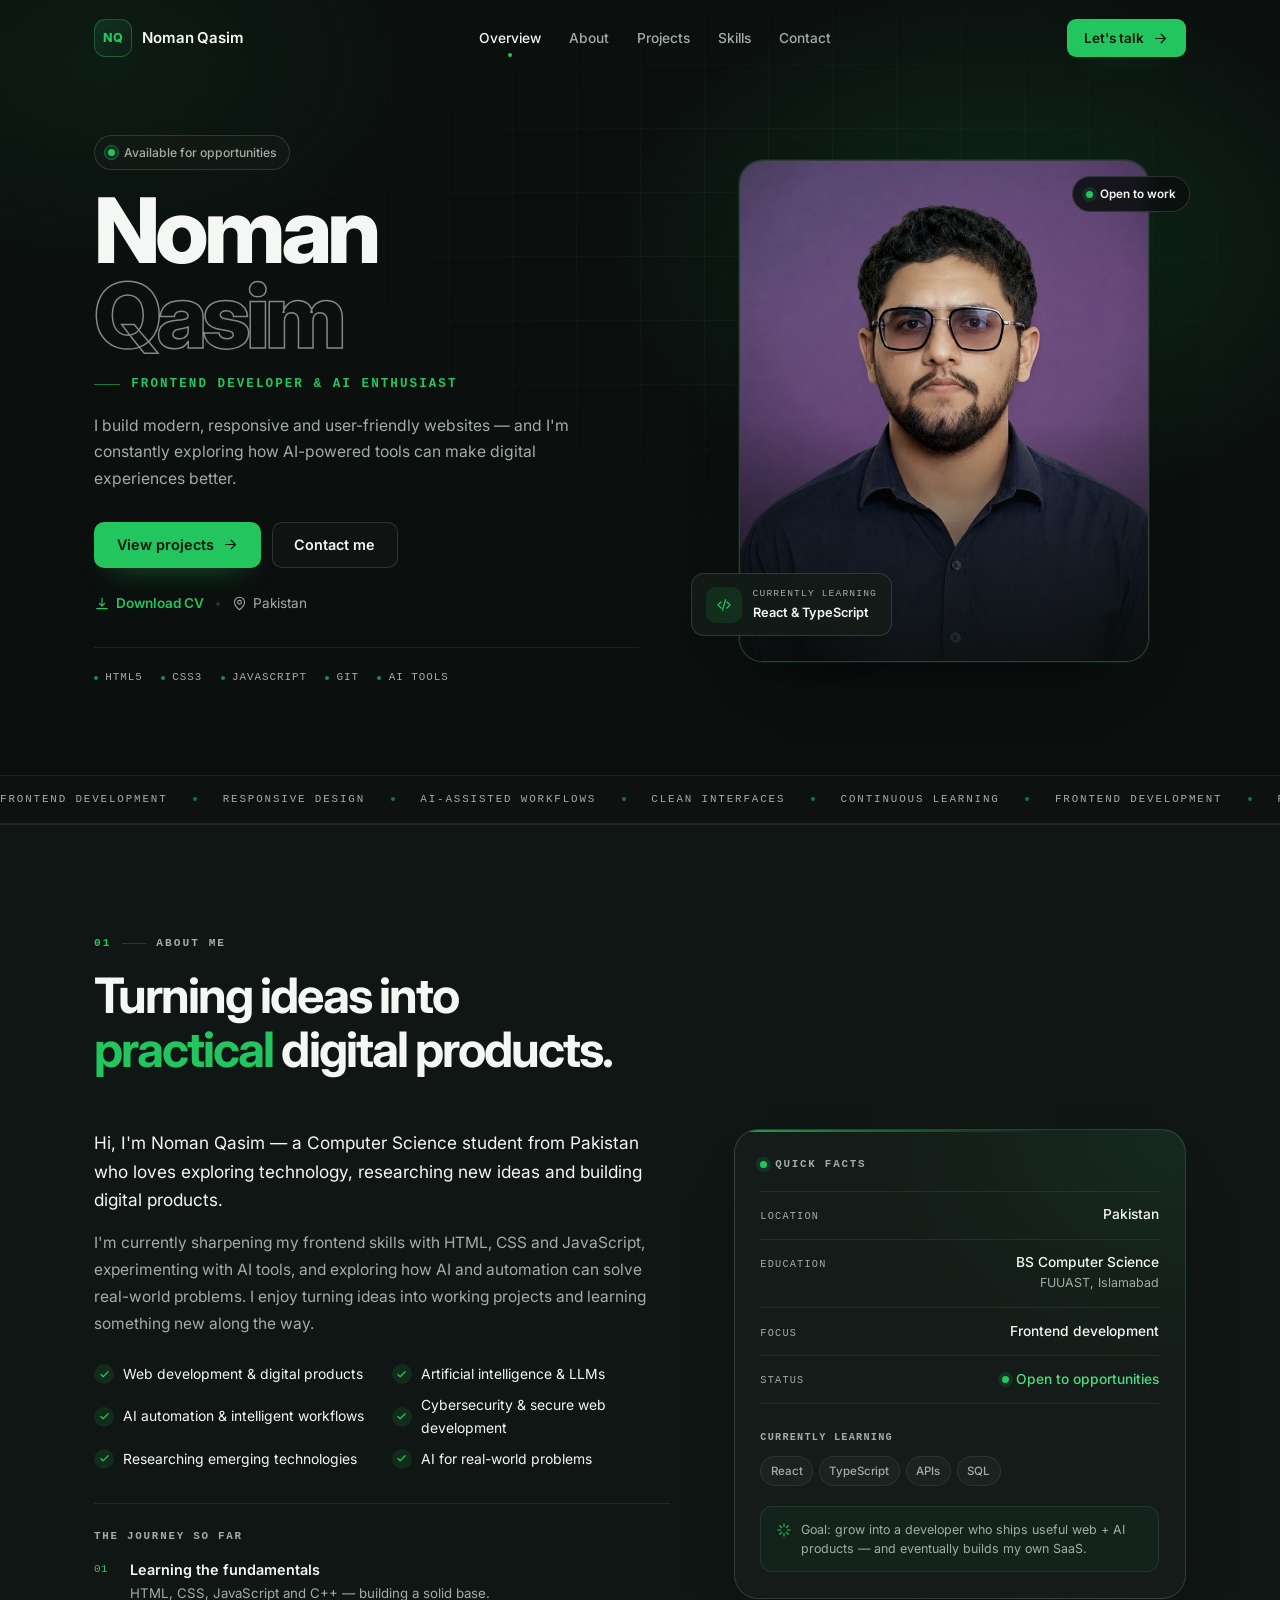
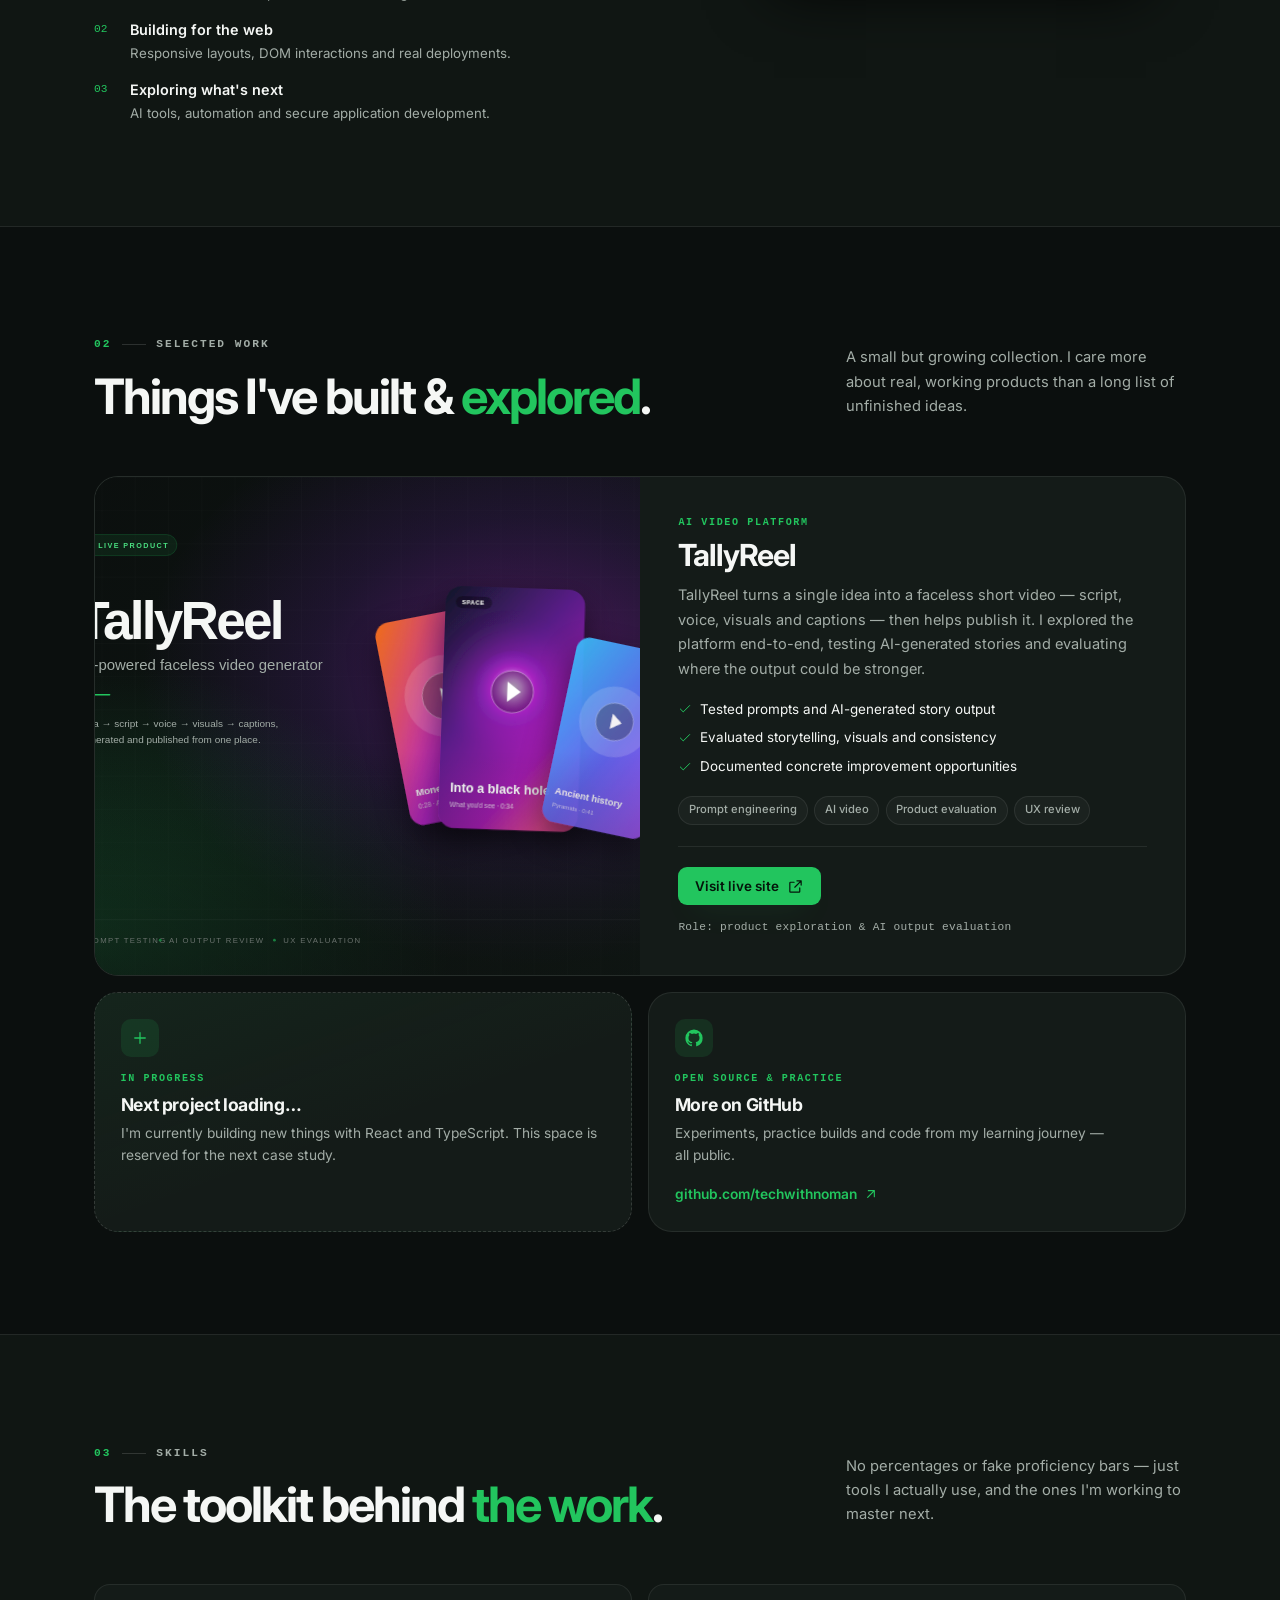
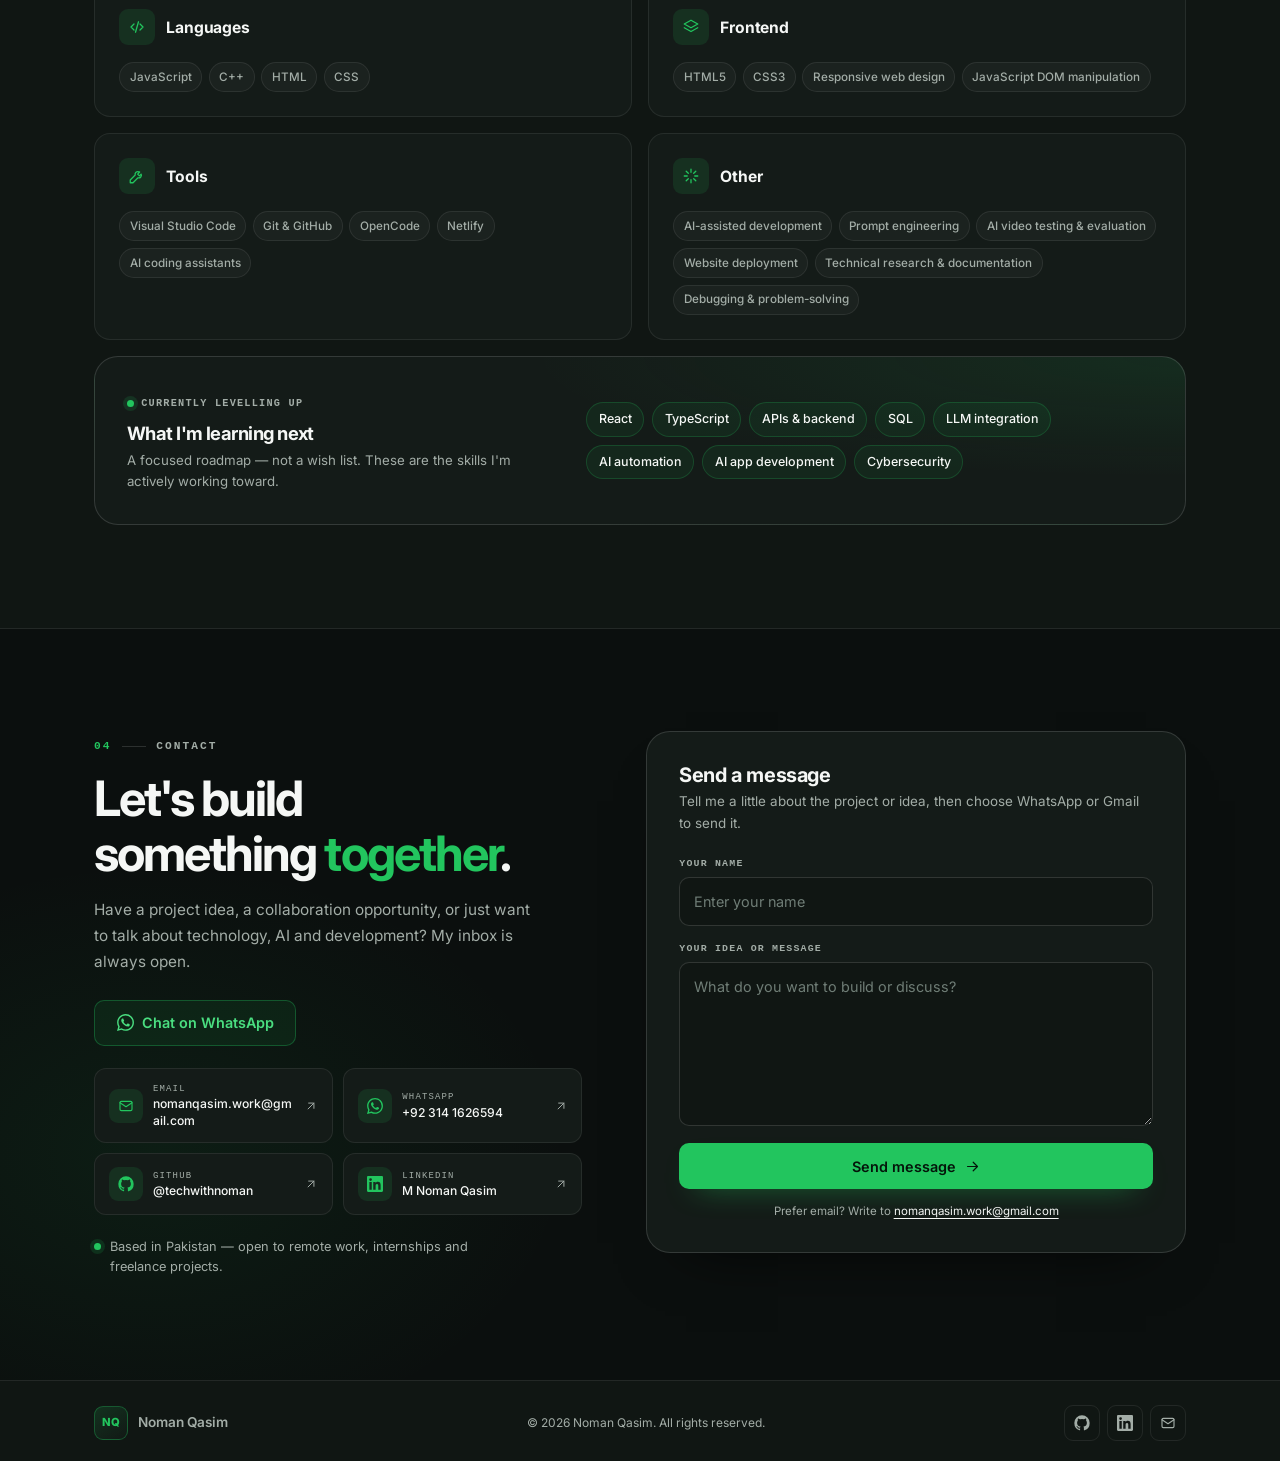
==== commit dc24d28f: "Replace contact form with WhatsApp and Gmail send options" ====
--- a/index.html
+++ b/index.html
@@ -494,37 +494,41 @@
 
           <div class="contact-card">
             <h3>Send a message</h3>
-            <p class="form-sub">Tell me a little about the project or idea. I'll get back to you.</p>
-
-            <form name="contact" method="POST" data-netlify="true" netlify-honeypot="bot-field"
-                  action="thank-you.html" id="contactForm">
-              <input type="hidden" name="form-name" value="contact">
-              <p class="hidden-field" aria-hidden="true">
-                <label>Don't fill this out if you're human: <input name="bot-field" tabindex="-1" autocomplete="off"></label>
-              </p>
-
+            <p class="form-sub">Tell me a little about the project or idea, then choose WhatsApp or Gmail to send it.</p>
+
+            <form action="#contact" method="get" id="contactForm">
               <div class="field">
                 <label for="name">Your name</label>
                 <input id="name" name="name" type="text" placeholder="Enter your name" autocomplete="name" required>
               </div>
 
               <div class="field">
-                <label for="email">Email address</label>
-                <input id="email" name="email" type="email" placeholder="Enter your email address" autocomplete="email" required>
-              </div>
-
-              <div class="field">
-                <label for="message">Message</label>
-                <textarea id="message" name="message" rows="5" placeholder="Tell me about your project or inquiry" required></textarea>
-              </div>
-
-              <button class="btn btn--accent btn--block" type="submit">
+                <label for="message">Your idea or message</label>
+                <textarea id="message" name="message" rows="6" placeholder="What do you want to build or discuss?" required></textarea>
+              </div>
+
+              <button class="btn btn--accent btn--block" type="submit" id="composeBtn">
                 Send message
                 <svg class="icon" aria-hidden="true"><use href="#i-arrow"/></svg>
               </button>
 
               <p class="form-note" id="formNote" role="status" hidden></p>
-              <p class="form-small">Or email me directly at <a href="mailto:nomanqasim.work@gmail.com">nomanqasim.work@gmail.com</a></p>
+
+              <div class="send-options" id="sendOptions" hidden aria-label="Choose how to send your message">
+                <a class="btn btn--accent btn--block send-option" id="sendWhatsApp" href="#" target="_blank" rel="noopener">
+                  <svg class="icon" aria-hidden="true"><use href="#i-whatsapp"/></svg>
+                  Send on WhatsApp
+                </a>
+                <a class="btn btn--ghost btn--block send-option" id="sendGmail" href="#" target="_blank" rel="noopener">
+                  <svg class="icon" aria-hidden="true"><use href="#i-mail"/></svg>
+                  Send with Gmail
+                </a>
+              </div>
+
+              <p class="form-small">Prefer email? Write to <a href="mailto:nomanqasim.work@gmail.com">nomanqasim.work@gmail.com</a></p>
+              <noscript>
+                <p class="form-small">JavaScript is needed for the WhatsApp/Gmail buttons. Please email me directly.</p>
+              </noscript>
             </form>
           </div>
         </div>
--- a/assets/styles.css
+++ b/assets/styles.css
@@ -1133,14 +1133,6 @@
 
 .contact-card .btn { margin-top: 1.05rem; }
 
-.hidden-field {
-  position: absolute;
-  left: -9999px;
-  width: 1px;
-  height: 1px;
-  overflow: hidden;
-}
-
 .form-note {
   margin-top: 0.9rem;
   padding: 0.7rem 0.85rem;
@@ -1150,6 +1142,16 @@
   color: var(--accent-2);
   font-size: 0.8rem;
   line-height: 1.5;
+}
+
+.send-options {
+  display: grid;
+  gap: 0.55rem;
+  margin-top: 0.85rem;
+}
+.send-options .btn {
+  margin-top: 0;
+  justify-content: center;
 }
 
 .form-small {
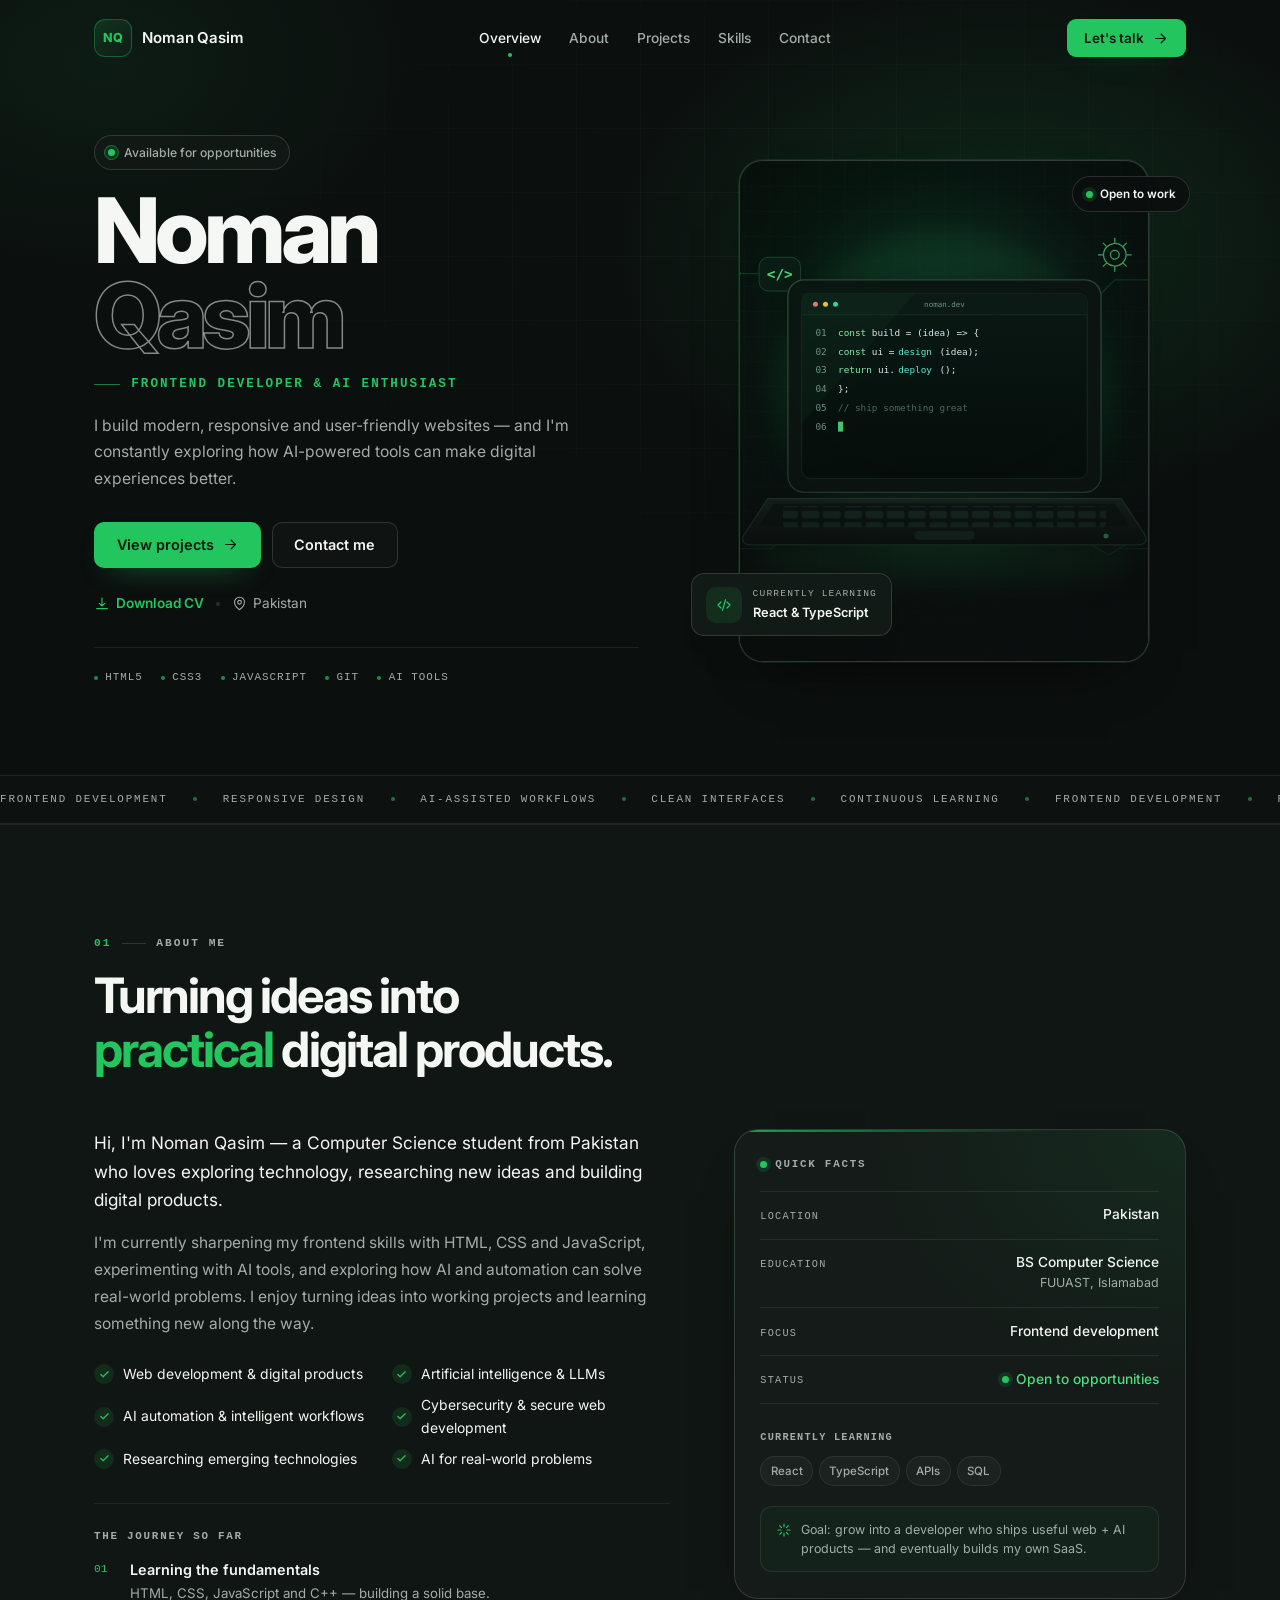
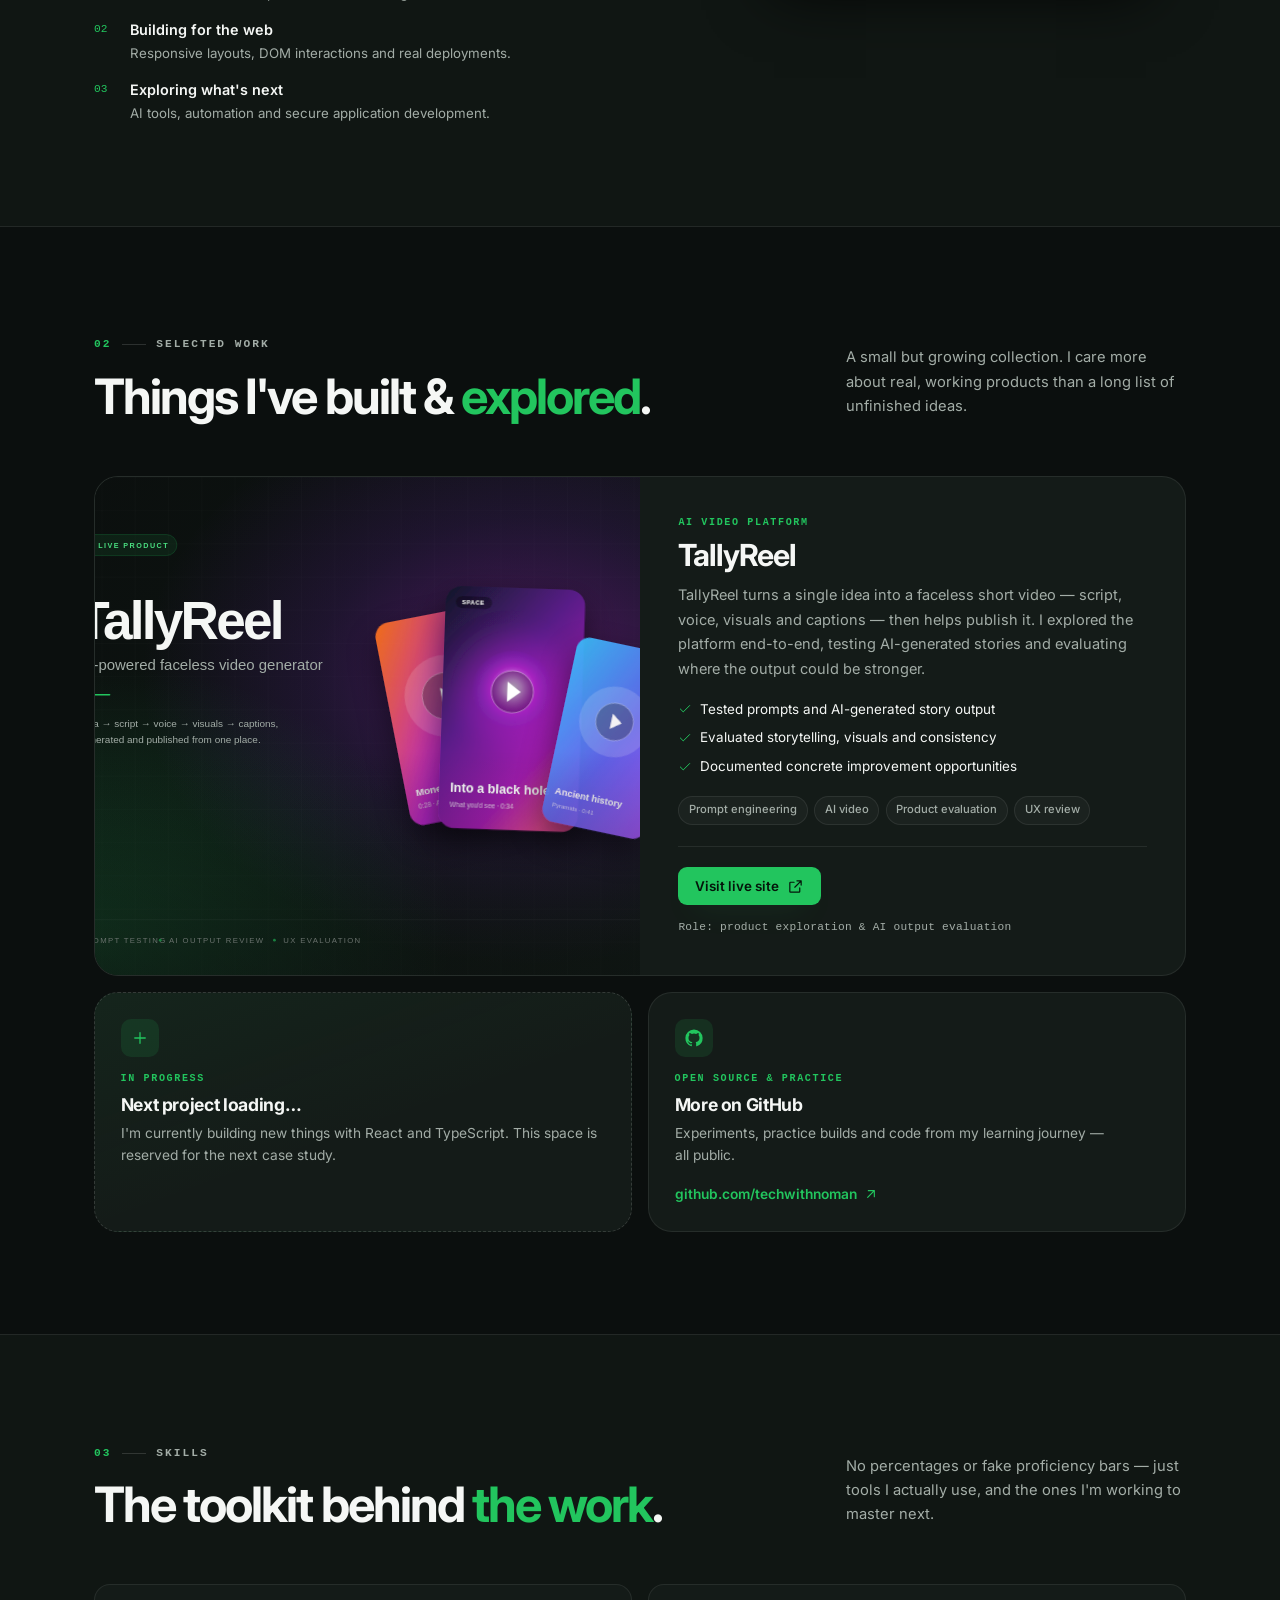
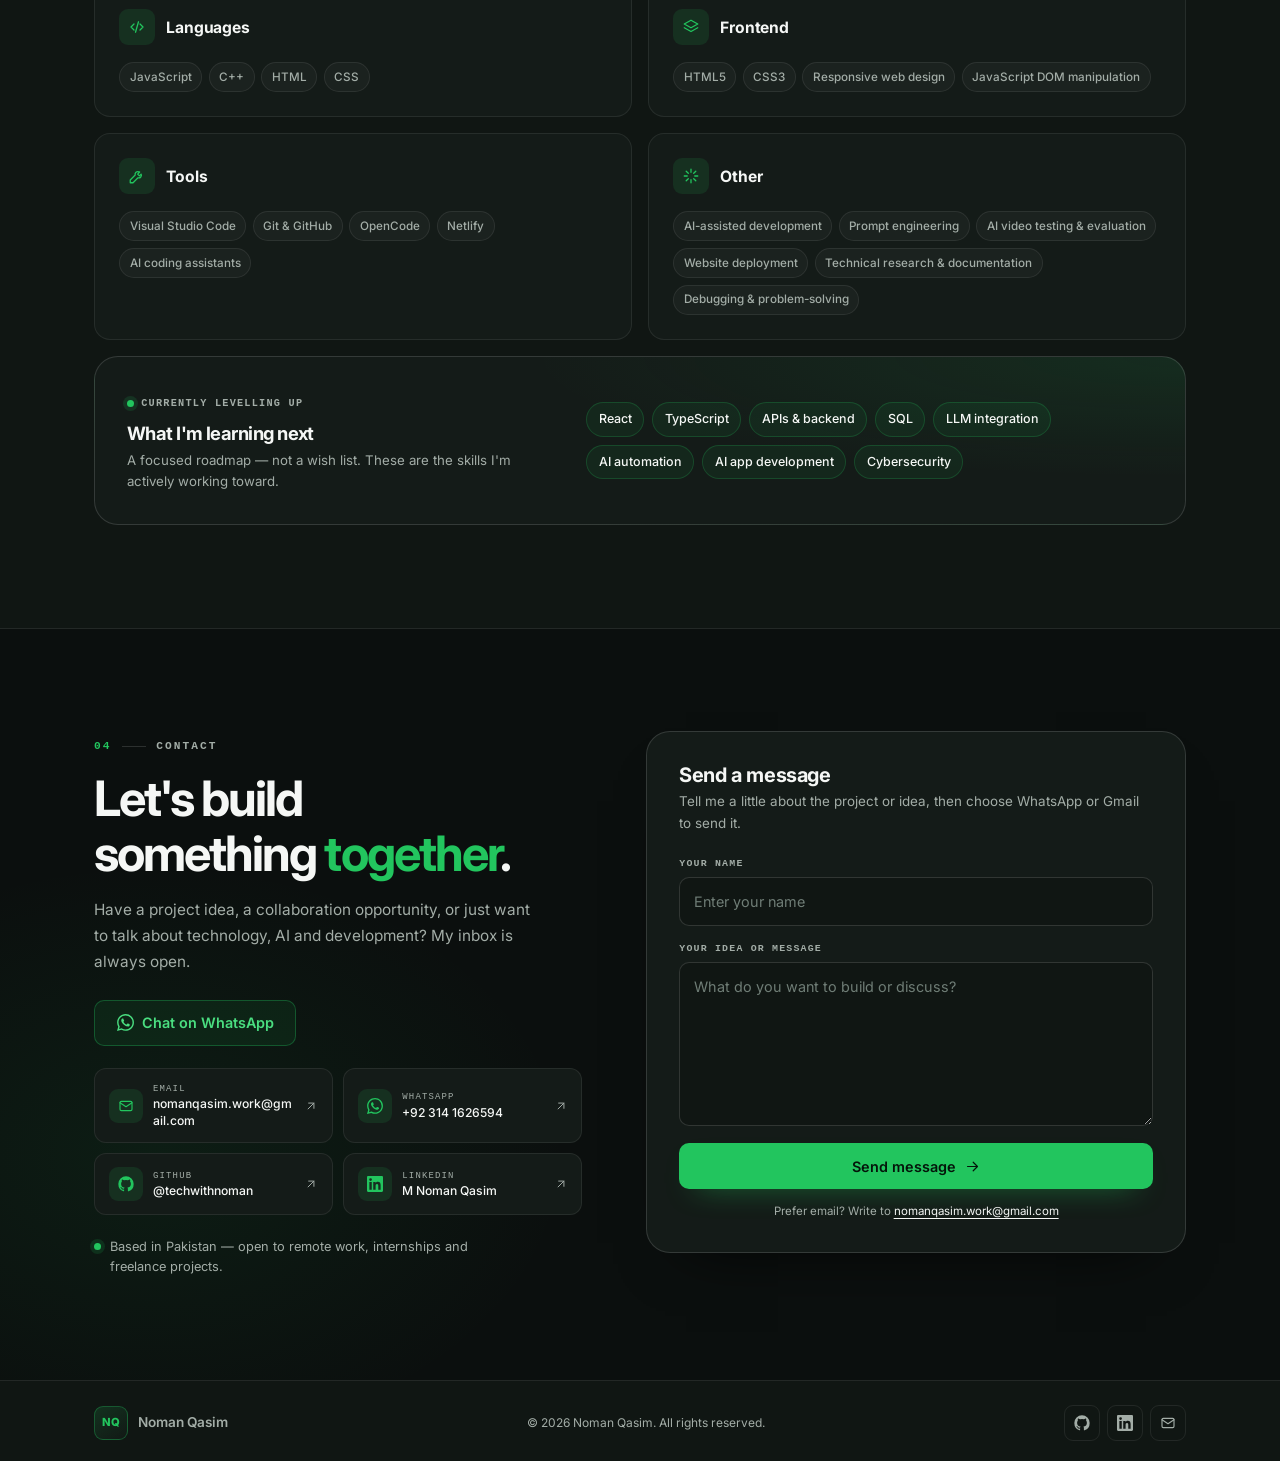
==== commit 63f8578c: "Replace hero portrait with tech illustration" ====
--- a/index.html
+++ b/index.html
@@ -19,7 +19,7 @@
   <link rel="preconnect" href="https://fonts.googleapis.com">
   <link rel="preconnect" href="https://fonts.gstatic.com" crossorigin>
   <link rel="stylesheet" href="https://fonts.googleapis.com/css2?family=Inter:wght@400;500;600;700;800&display=swap">
-  <link rel="stylesheet" href="assets/styles.css">
+  <link rel="stylesheet" href="assets/styles.css?v=4">
   <script>document.documentElement.classList.remove('no-js');</script>
 
   <script type="application/ld+json">
@@ -117,8 +117,7 @@
             </h1>
 
             <div class="mobile-avatar">
-              <img src="assets/images/noman.jpg" alt="Portrait of M Noman Qasim" width="900" height="900"
-                   onerror="this.onerror=null;this.src='assets/images/profile-placeholder.svg';">
+              <img src="assets/images/tech-visual.svg" alt="Laptop with glowing code" width="800" height="800">
             </div>
           </div>
 
@@ -161,10 +160,9 @@
         <div class="hero-visual">
           <div class="portrait-glow" aria-hidden="true"></div>
           <figure class="portrait">
-            <img src="assets/images/noman.jpg" alt="Portrait of M Noman Qasim"
-                 width="900" height="900"
-                 onerror="this.onerror=null;this.src='assets/images/profile-placeholder.svg';">
-            <figcaption class="visually-hidden">M Noman Qasim, frontend developer</figcaption>
+            <img src="assets/images/tech-visual.svg" alt="Laptop with glowing code"
+                 width="800" height="800">
+            <figcaption class="visually-hidden">A laptop with code, representing frontend development</figcaption>
           </figure>
 
           <span class="float-badge">
@@ -562,6 +560,6 @@
     <svg class="icon" aria-hidden="true"><use href="#i-arrow-up"/></svg>
   </button>
 
-  <script src="assets/app.js"></script>
+  <script src="assets/app.js?v=4"></script>
 </body>
 </html>
--- a/assets/styles.css
+++ b/assets/styles.css
@@ -489,7 +489,7 @@
   opacity: 0.7;
 }
 
-/* Portrait */
+/* Hero tech visual */
 .hero-visual {
   position: relative;
   display: flex;
@@ -497,7 +497,7 @@
   align-items: center;
 }
 
-/* Mobile-only avatar shown beside the name */
+/* Mobile-only tech visual shown beside the name */
 .mobile-avatar { display: none; }
 
 .portrait-glow {
@@ -523,8 +523,8 @@
   width: 100%;
   height: 100%;
   object-fit: cover;
-  object-position: center 20%;
-  filter: saturate(0.68) contrast(1.05) brightness(0.94);
+  object-position: center center;
+  filter: saturate(0.95) contrast(1.02) brightness(0.98);
 }
 .portrait::before {
   content: "";
@@ -1338,7 +1338,7 @@
   .footer-inner { gap: 1rem; }
 }
 
-/* Phones: circular portrait in the same flex row as the name */
+/* Phones: circular tech visual in the same flex row as the name */
 @media (max-width: 640px) {
   .hero-copy { max-width: none; }
 
@@ -1375,13 +1375,13 @@
     width: 100%;
     height: 100%;
     object-fit: cover;
-    object-position: center 20%;
+    object-position: center center;
     transform: scale(1.18);
-    transform-origin: 50% 24%;
-    filter: saturate(0.72) contrast(1.04) brightness(0.98);
+    transform-origin: center;
+    filter: saturate(0.95) contrast(1.02) brightness(1.02);
   }
 
-  /* The large portrait column is replaced by .mobile-avatar on phones */
+  /* The large tech visual is replaced by .mobile-avatar on phones */
   .hero-visual { display: none; }
 }
 
